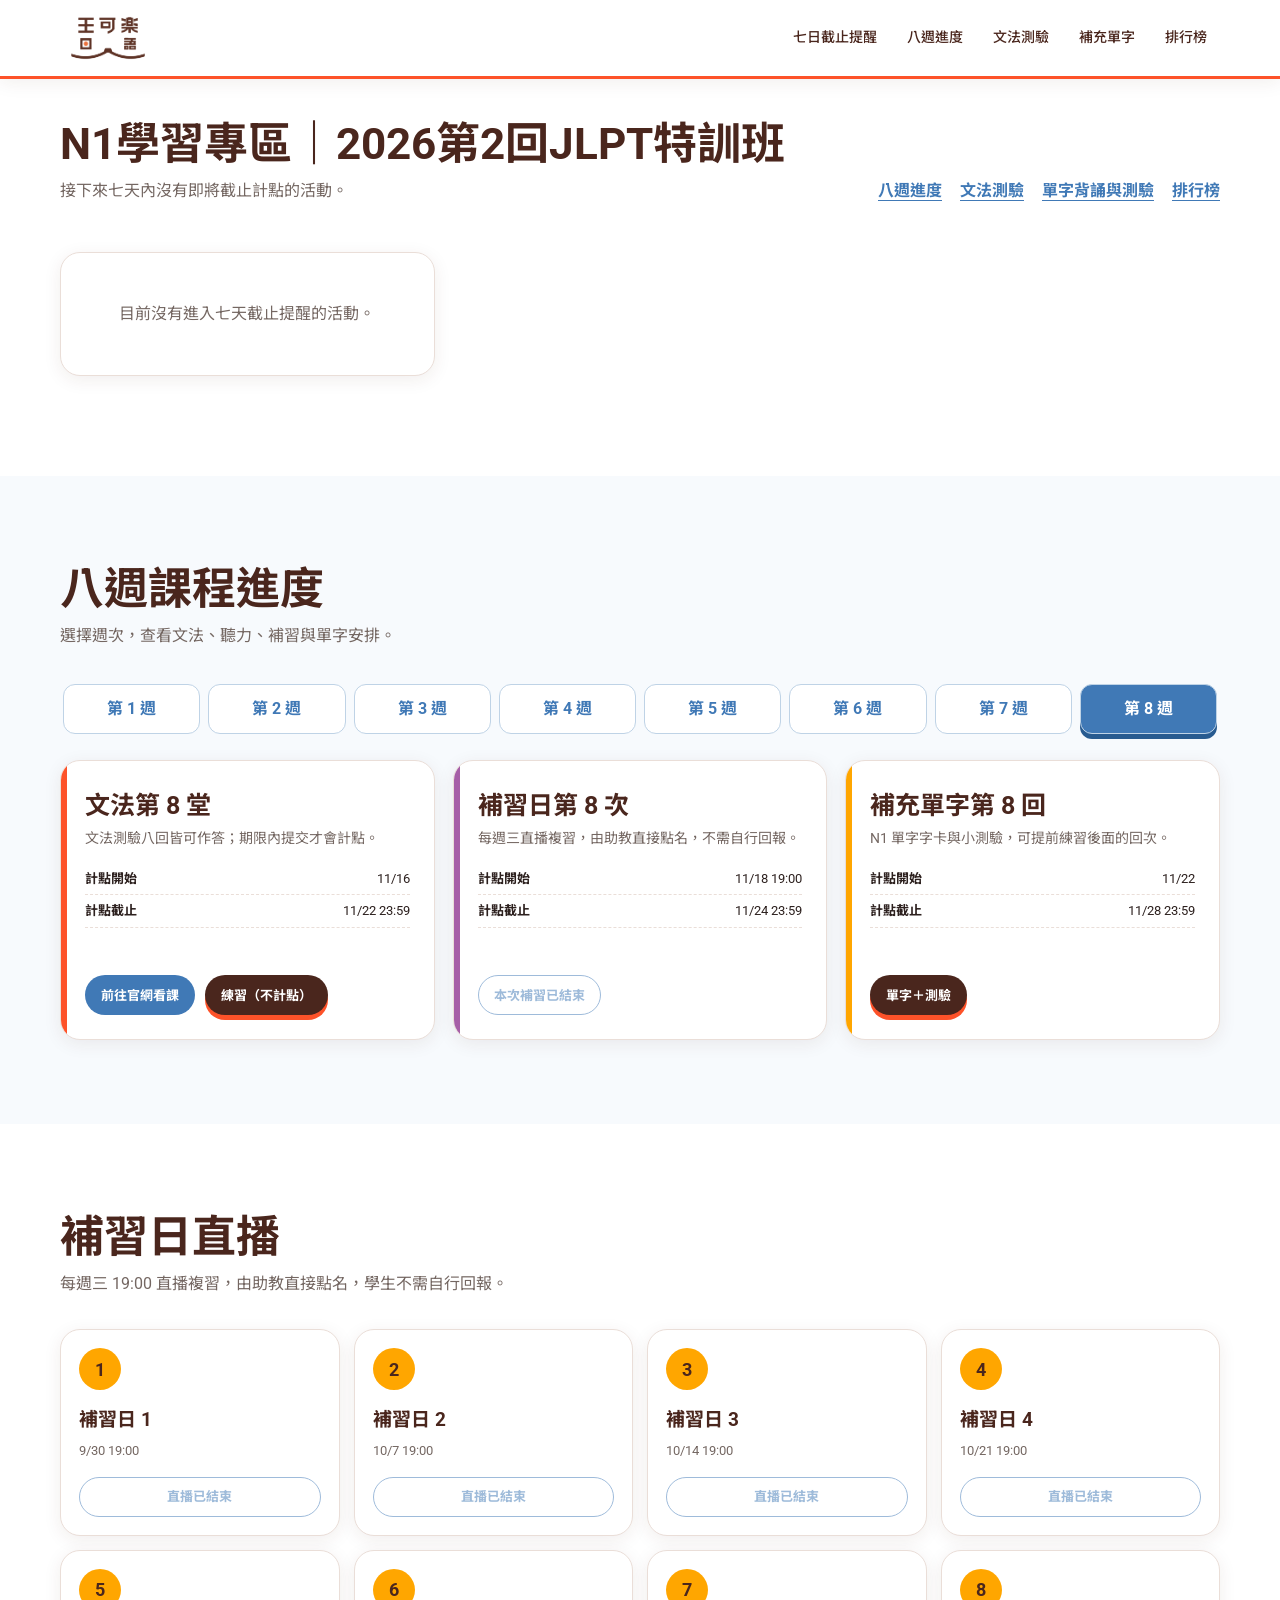
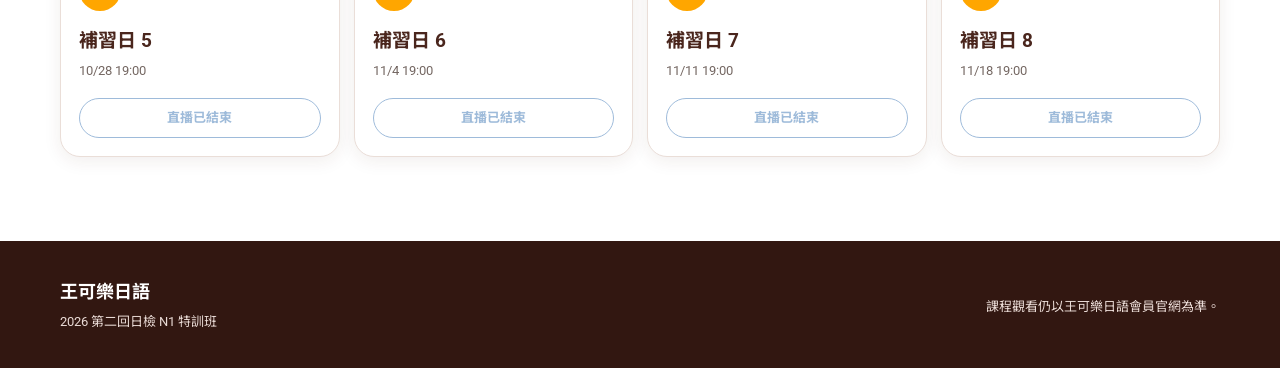
==== n1/index.html @ a8fc52e2 "feat: update scoring deadline cards" ====
<!doctype html>
<html lang="zh-Hant">
  <head>
    <meta charset="utf-8">
    <meta name="viewport" content="width=device-width, initial-scale=1">
    <meta name="description" content="N1學習專區｜2026第2回JLPT特訓班。課程進度、文法測驗、補充單字與排行榜。">
    <meta name="theme-color" content="#4A261D">
    <title>N1學習專區｜2026第2回JLPT特訓班</title>
    <link rel="icon" href="../favicon.ico" sizes="any">
    <link rel="preconnect" href="https://fonts.googleapis.com">
    <link rel="preconnect" href="https://fonts.gstatic.com" crossorigin>
    <link href="https://fonts.googleapis.com/css2?family=Noto+Sans+JP:wght@400;500;700&family=Noto+Sans+TC:wght@400;500;700&family=Roboto:wght@400;500;700&display=swap" rel="stylesheet">
    <link rel="stylesheet" href="css/style.css?v=20260922-1">
    <script src="js/config.js?v=20260922-1"></script>
    <script src="js/app.js?v=20260922-1" defer></script>
  </head>
  <body>
    <a class="skip-link" href="#main-content">跳到主要內容</a>

    <header class="site-header">
      <div class="container header-inner">
        <a class="brand" href="#weekly" aria-label="N1 學習專區首頁">
          <img class="brand-logo" src="assets/brand-logo.png" alt="王可樂日語">
        </a>
        <nav class="main-nav" aria-label="主要選單">
          <a href="#weekly">七日截止提醒</a>
          <a href="#schedule">八週進度</a>
          <a href="grammar.html?round=1">文法測驗</a>
          <a href="vocabulary.html" target="_blank" rel="noopener noreferrer">補充單字</a>
          <a href="leaderboard.html" target="_blank" rel="noopener noreferrer">排行榜</a>
        </nav>
      </div>
    </header>

    <main id="main-content">
      <section class="section" id="weekly" aria-labelledby="weekly-title">
        <div class="container">
          <span id="announcement-text" hidden></span>
          <span id="api-state" role="status" hidden>連線中</span>
          <div class="testing-banner" id="testing-banner" hidden></div>
          <div class="section-heading">
            <div>
              <h1 id="weekly-title">N1學習專區｜2026第2回JLPT特訓班</h1>
              <p id="weekly-subtitle">正在確認目前週次……</p>
            </div>
            <div class="section-links">
              <a class="text-link" href="#schedule">八週進度</a>
              <a class="text-link" href="grammar.html?round=1">文法測驗</a>
              <a class="text-link" href="vocabulary.html" target="_blank" rel="noopener noreferrer">單字背誦與測驗</a>
              <a class="text-link" href="leaderboard.html" target="_blank" rel="noopener noreferrer">排行榜</a>
            </div>
          </div>
          <div class="task-grid" id="current-week-tasks" aria-live="polite">
            <div class="skeleton-card"></div>
            <div class="skeleton-card"></div>
            <div class="skeleton-card"></div>
          </div>
        </div>
      </section>

      <section class="section section-tint" id="schedule" aria-labelledby="schedule-title">
        <div class="container">
          <div class="section-heading">
            <div>
              <h2 id="schedule-title">八週課程進度</h2>
              <p>選擇週次，查看文法、聽力、補習與單字安排。</p>
            </div>
          </div>
          <div class="week-tabs" id="week-tabs" role="tablist" aria-label="課程週次"></div>
          <div class="week-detail" id="week-detail" aria-live="polite"></div>
        </div>
      </section>

      <section class="section" id="tutoring" aria-labelledby="tutoring-title">
        <div class="container">
          <div class="section-heading">
            <div>
              <h2 id="tutoring-title">補習日直播</h2>
              <p>每週三 19:00 直播複習，由助教直接點名，學生不需自行回報。</p>
            </div>
          </div>
          <div class="compact-grid" id="tutoring-list"></div>
        </div>
      </section>

    </main>

    <footer class="site-footer">
      <div class="container footer-inner">
        <div>
          <strong>王可樂日語</strong>
          <p>2026 第二回日檢 N1 特訓班</p>
        </div>
        <p>課程觀看仍以王可樂日語會員官網為準。</p>
      </div>
    </footer>

    <dialog class="modal" id="listening-dialog" aria-labelledby="listening-dialog-title">
      <form class="modal-card" id="listening-form">
        <div class="modal-header">
          <div>
            <h2 id="listening-dialog-title">聽力課資格驗證</h2>
          </div>
          <button class="icon-button" type="button" data-close-dialog="listening-dialog" aria-label="關閉">×</button>
        </div>
        <div class="modal-body">
          <p class="modal-intro" id="listening-task-description"></p>
          <input id="listening-task-no" type="hidden">
          <label class="field">
            <span>特訓班學員編號</span>
            <input id="listening-student-id" name="student_id" type="text" maxlength="5" autocomplete="off" placeholder="例如：N1001" required>
            <small>只有「有聽力」欄位已勾選的學員可以進入及回報。</small>
          </label>
          <div class="listening-access-panel" id="listening-access-panel" hidden>
            <a class="button button-secondary" id="listening-course-link" href="#" target="_blank" rel="noopener noreferrer">前往官網觀看聽力課</a>
            <label class="check-field">
              <input id="listening-confirmed" type="checkbox">
              <span>我確認已看完本堂聽力錄播課程</span>
            </label>
          </div>
          <div class="form-message" id="listening-message" role="status" aria-live="polite"></div>
        </div>
        <div class="modal-actions">
          <button class="button button-ghost" type="button" data-close-dialog="listening-dialog">取消</button>
          <button class="button button-primary" id="listening-submit" type="submit">驗證聽力資格</button>
        </div>
      </form>
    </dialog>

    <div class="toast" id="toast" role="status" aria-live="polite"></div>
  </body>
</html>
---- n1/css/style.css ----
:root {
  --brand-brown: #4a261d;
  --brand-white: #ffffff;
  --brand-orange: #fd5229;
  --brand-blue: #4079b6;
  --brand-yellow: #ffa600;
  --brown-900: #321711;
  --brown-700: #63362a;
  --cream: #fffdf9;
  --orange-soft: #fff0eb;
  --blue-soft: #eef5fc;
  --yellow-soft: #fff4d8;
  --ink: #2d211f;
  --muted: #746762;
  --line: #eaded8;
  --success: #287a55;
  --success-soft: #e9f6ef;
  --danger: #b83232;
  --danger-soft: #fff0f0;
  --shadow-sm: 0 4px 18px rgba(74, 38, 29, 0.08);
  --shadow-lg: 0 22px 70px rgba(50, 23, 17, 0.2);
  --radius-sm: 12px;
  --radius-md: 20px;
  --radius-lg: 30px;
  --font-zh: "Roboto", "Noto Sans TC", "Noto Sans CJK TC", sans-serif;
  --font-ja: "Roboto", "Noto Sans JP", "Noto Sans CJK JP", sans-serif;
}

* {
  box-sizing: border-box;
}

[hidden] {
  display: none !important;
}

html {
  scroll-behavior: smooth;
  scroll-padding-top: 84px;
}

body {
  margin: 0;
  color: var(--ink);
  background: var(--brand-white);
  font-family: var(--font-zh);
  font-weight: 400;
  line-height: 1.65;
}

:lang(ja) {
  font-family: var(--font-ja);
}

button,
input {
  font: inherit;
}

button,
a {
  -webkit-tap-highlight-color: transparent;
}

a {
  color: inherit;
}

button:focus-visible,
a:focus-visible,
input:focus-visible,
.flashcard:focus-visible {
  outline: 3px solid var(--brand-yellow);
  outline-offset: 3px;
}

.container {
  width: min(1160px, calc(100% - 40px));
  margin-inline: auto;
}

.skip-link {
  position: fixed;
  left: 16px;
  top: -80px;
  z-index: 100;
  padding: 10px 16px;
  color: var(--brand-white);
  background: var(--brand-brown);
  border-radius: 0 0 10px 10px;
}

.skip-link:focus {
  top: 0;
}

.site-header {
  position: sticky;
  top: 0;
  z-index: 30;
  color: var(--brand-brown);
  background: rgba(255, 255, 255, 0.96);
  border-bottom: 3px solid var(--brand-orange);
  box-shadow: 0 3px 18px rgba(74, 38, 29, 0.08);
  backdrop-filter: blur(12px);
}

.header-inner,
.footer-inner {
  display: flex;
  align-items: center;
  justify-content: space-between;
  gap: 24px;
}

.header-inner {
  min-height: 76px;
}

.brand {
  display: inline-flex;
  align-items: center;
  color: var(--brand-brown);
  text-decoration: none;
}

.brand-logo {
  display: block;
  width: auto;
  height: 64px;
  object-fit: contain;
}

.main-nav {
  display: flex;
  gap: 4px;
}

.main-nav a {
  padding: 10px 13px;
  border-radius: 999px;
  color: var(--brand-brown);
  font-size: 14px;
  font-weight: 500;
  text-decoration: none;
}

.main-nav a:hover {
  background: rgba(255, 166, 0, 0.16);
}

.hero {
  position: relative;
  overflow: hidden;
  color: var(--brand-brown);
  background:
    radial-gradient(circle at 88% 22%, rgba(255, 166, 0, 0.14), transparent 25%),
    linear-gradient(135deg, var(--brand-white), #fffaf3);
  border-bottom: 1px solid var(--line);
}

.hero::before,
.hero::after {
  position: absolute;
  content: "";
  border-radius: 999px;
}

.hero::before {
  right: -80px;
  bottom: -140px;
  width: 360px;
  height: 360px;
  border: 70px solid rgba(253, 82, 41, 0.08);
}

.hero::after {
  right: 28%;
  top: 34px;
  width: 22px;
  height: 22px;
  background: var(--brand-yellow);
  transform: rotate(18deg);
}

.hero-grid {
  position: relative;
  z-index: 1;
  display: grid;
  grid-template-columns: minmax(0, 1.3fr) minmax(320px, 0.7fr);
  align-items: center;
  gap: 42px;
  min-height: 330px;
  padding-block: 38px;
}

.eyebrow,
.section-kicker {
  color: var(--brand-orange);
  font-family: "Roboto", sans-serif;
  font-size: 12px;
  font-weight: 700;
  letter-spacing: 0.16em;
}

.hero .eyebrow,
.section-heading .section-kicker,
.modal-header .section-kicker,
.task-type {
  display: none;
}

.quiz-question .section-kicker {
  display: inline;
}

.hero h1 {
  max-width: 720px;
  margin: 0 0 10px;
  font-size: clamp(30px, 4vw, 46px);
  line-height: 1.12;
  letter-spacing: -0.03em;
}

.hero-copy > p {
  max-width: 640px;
  margin: 0;
  color: var(--muted);
  font-size: clamp(15px, 1.6vw, 18px);
}

.hero-actions,
.completion-actions,
.card-controls,
.modal-actions {
  display: flex;
  flex-wrap: wrap;
  gap: 12px;
}

.hero-actions {
  margin-top: 18px;
}

.hero-note {
  margin-top: 14px !important;
  color: var(--muted) !important;
  font-size: 13px !important;
}

.hero-panel {
  padding: 20px;
  color: var(--brand-brown);
  background: var(--brand-white);
  border: 1px solid var(--line);
  border-radius: var(--radius-lg);
  box-shadow: var(--shadow-lg);
  transform: rotate(0.6deg);
}

.level-badge {
  display: grid;
  place-items: center;
  width: 66px;
  height: 66px;
  margin: -48px auto 14px;
  color: var(--brand-brown);
  background: var(--brand-yellow);
  border: 5px solid var(--brand-white);
  border-radius: 50%;
  font-family: "Roboto", sans-serif;
  font-size: 27px;
  font-weight: 700;
}

.stat-grid {
  display: grid;
  grid-template-columns: 1fr 1fr;
  gap: 8px;
}

.stat-grid div {
  padding: 12px 8px;
  text-align: center;
  background: var(--cream);
  border-radius: var(--radius-sm);
}

.stat-grid strong,
.stat-grid span {
  display: block;
}

.stat-grid strong {
  color: var(--brand-orange);
  font-family: "Roboto", sans-serif;
  font-size: 27px;
  line-height: 1;
}

.stat-grid span {
  margin-top: 5px;
  color: var(--brown-700);
  font-size: 13px;
  font-weight: 500;
}

.button {
  display: inline-flex;
  align-items: center;
  justify-content: center;
  min-height: 46px;
  padding: 11px 20px;
  border: 1px solid transparent;
  border-radius: 999px;
  cursor: pointer;
  font-size: 15px;
  font-weight: 700;
  line-height: 1.2;
  text-align: center;
  text-decoration: none;
  transition: transform 160ms ease, box-shadow 160ms ease, background 160ms ease;
}

.button:hover:not(:disabled) {
  transform: translateY(-2px);
}

.button:disabled {
  cursor: not-allowed;
  opacity: 0.5;
}

.button-primary {
  color: var(--brand-white);
  background: var(--brand-brown);
  box-shadow: 0 5px 0 var(--brand-orange);
}

.hero .button-primary {
  color: var(--brand-brown);
  background: var(--brand-yellow);
  box-shadow: 0 5px 0 var(--brand-orange);
}

.button-secondary {
  color: var(--brand-white);
  background: var(--brand-blue);
}

.button-outline {
  color: var(--brand-blue);
  background: var(--brand-white);
  border-color: var(--brand-blue);
}

.button-ghost {
  color: var(--brand-brown);
  background: transparent;
  border-color: var(--line);
}

.button-small {
  min-height: 40px;
  padding: 8px 15px;
  font-size: 13px;
}

.announcement {
  background: var(--yellow-soft);
  border-bottom: 1px solid rgba(74, 38, 29, 0.2);
}

.announcement-inner {
  display: grid;
  grid-template-columns: auto 1fr auto;
  align-items: center;
  gap: 16px;
  min-height: 86px;
  padding-block: 14px;
}

.announcement-icon {
  display: grid;
  place-items: center;
  width: 38px;
  height: 38px;
  color: var(--brand-white);
  background: var(--brand-orange);
  border-radius: 50%;
  font-family: "Roboto", sans-serif;
  font-weight: 700;
}

.announcement h2,
.announcement p {
  margin: 0;
}

.announcement h2 {
  font-size: 14px;
}

.announcement p {
  font-size: 14px;
}

.api-state {
  padding: 5px 10px;
  color: var(--brand-brown);
  background: rgba(255, 255, 255, 0.6);
  border-radius: 999px;
  font-size: 12px;
  font-weight: 700;
}

.api-state.is-online {
  color: var(--success);
  background: var(--success-soft);
}

.api-state.is-error {
  color: var(--danger);
  background: var(--danger-soft);
}

.section {
  padding-block: 84px;
}

#weekly {
  padding-top: 36px;
}

.section-tint {
  background: #f7fafd;
}

.section-heading {
  display: flex;
  align-items: end;
  justify-content: space-between;
  gap: 24px;
  margin-bottom: 32px;
}

.section-heading h1,
.section-heading h2,
.section-heading p {
  margin: 0;
}

.section-heading h1,
.section-heading h2 {
  margin-top: 4px;
  color: var(--brand-brown);
  font-size: clamp(28px, 4vw, 44px);
  line-height: 1.15;
}

.section-heading p {
  max-width: 720px;
  margin-top: 8px;
  color: var(--muted);
}

.text-link {
  color: var(--brand-blue);
  font-weight: 700;
  text-underline-offset: 4px;
}

.section-links {
  display: flex;
  flex-wrap: wrap;
  justify-content: flex-end;
  gap: 8px 18px;
}

.testing-banner {
  margin-bottom: 20px;
  padding: 11px 15px;
  color: var(--brown-700);
  background: var(--yellow-soft);
  border: 1px solid rgba(255, 166, 0, 0.45);
  border-radius: var(--radius-sm);
  font-size: 13px;
  font-weight: 700;
}

.testing-banner a {
  margin-left: 8px;
  color: var(--brand-blue);
  text-underline-offset: 3px;
}

.standalone-page {
  background: #f7fafd;
}

.standalone-main {
  min-height: calc(100vh - 79px);
  background:
    radial-gradient(circle at 92% 2%, rgba(255, 166, 0, 0.14), transparent 24%),
    #f7fafd;
}

.standalone-section {
  padding-block: 38px 72px;
}

.standalone-heading,
.learning-topbar {
  display: flex;
  align-items: center;
  justify-content: space-between;
  gap: 20px;
}

.standalone-heading {
  margin-bottom: 24px;
}

.standalone-heading h1,
.standalone-heading p,
.learning-topbar h2 {
  margin: 0;
}

.standalone-heading h1 {
  color: var(--brand-brown);
  font-size: clamp(30px, 4vw, 44px);
  line-height: 1.15;
}

.standalone-heading p {
  margin-top: 7px;
  color: var(--muted);
}

.unit-selector {
  display: grid;
  grid-template-columns: repeat(8, minmax(70px, 1fr));
  gap: 8px;
  margin-bottom: 22px;
}

.unit-select {
  min-height: 46px;
  color: var(--brand-blue);
  background: var(--brand-white);
  border: 1px solid #bfd3e6;
  border-radius: 12px;
  cursor: pointer;
  font-weight: 700;
}

.unit-select.is-active {
  color: var(--brand-white);
  background: var(--brand-blue);
  border-color: var(--brand-blue);
  box-shadow: 0 4px 0 #285b90;
}

.learning-surface {
  max-width: 900px;
  margin-inline: auto;
  padding: 26px;
  background: var(--brand-white);
  border: 1px solid var(--line);
  border-radius: var(--radius-lg);
  box-shadow: var(--shadow-sm);
}

.learning-topbar {
  margin-bottom: 20px;
}

.learning-topbar h2 {
  color: var(--brand-brown);
  font-size: clamp(22px, 3vw, 30px);
}

.header-back {
  width: auto !important;
  flex: 0 0 auto;
}

#leaderboard-page-content {
  min-height: 180px;
}

.task-grid {
  display: grid;
  grid-template-columns: repeat(3, minmax(0, 1fr));
  gap: 18px;
}

.task-card,
.compact-card,
.unit-card,
.leaderboard-card,
.empty-state {
  background: var(--brand-white);
  border: 1px solid var(--line);
  border-radius: var(--radius-md);
  box-shadow: var(--shadow-sm);
}

.task-card {
  position: relative;
  display: flex;
  flex-direction: column;
  min-height: 280px;
  padding: 24px;
  overflow: hidden;
}

.task-card::before {
  position: absolute;
  inset: 0 auto 0 0;
  width: 6px;
  content: "";
  background: var(--brand-orange);
}

.task-card.listening::before {
  background: var(--brand-blue);
}

.task-card.tutoring::before {
  background: #a65fa7;
}

.task-card.vocabulary::before {
  background: var(--brand-yellow);
}

.task-topline,
.compact-card-top,
.unit-card-top,
.leaderboard-title-row {
  display: flex;
  align-items: center;
  justify-content: space-between;
  gap: 12px;
}

.task-type {
  color: var(--muted);
  font-size: 12px;
  font-weight: 700;
  letter-spacing: 0.1em;
}

.status-chip {
  display: inline-flex;
  align-items: center;
  min-height: 28px;
  padding: 4px 10px;
  color: var(--muted);
  background: #f3efed;
  border-radius: 999px;
  font-size: 12px;
  font-weight: 700;
}

.status-chip.open,
.status-chip.available {
  color: var(--success);
  background: var(--success-soft);
}

.status-chip.upcoming,
.status-chip.link_pending {
  color: var(--brown-700);
  background: var(--yellow-soft);
}

.status-chip.closed,
.status-chip.ended {
  color: var(--muted);
  background: #eeeae8;
}

.task-card h3 {
  margin: 26px 0 8px;
  color: var(--brand-brown);
  font-size: 25px;
}

.task-card .task-topline h3 {
  margin: 0;
}

.task-card p {
  margin: 0;
  color: var(--muted);
  font-size: 14px;
}

.task-date-list {
  display: grid;
  gap: 5px;
  margin: 18px 0 22px;
  font-size: 13px;
}

.task-date-list span {
  display: flex;
  justify-content: space-between;
  gap: 12px;
  padding-bottom: 5px;
  border-bottom: 1px dashed var(--line);
}

.task-actions {
  display: flex;
  flex-wrap: wrap;
  gap: 10px;
  margin-top: auto;
}

.skeleton-card {
  min-height: 280px;
  border-radius: var(--radius-md);
  background: linear-gradient(100deg, #f3ece8 20%, #fff 40%, #f3ece8 60%);
  background-size: 200% 100%;
  animation: shimmer 1.5s infinite;
}

@keyframes shimmer {
  to { background-position-x: -200%; }
}

.week-tabs {
  display: grid;
  grid-template-columns: repeat(8, minmax(76px, 1fr));
  gap: 8px;
  margin-bottom: 18px;
  overflow-x: auto;
  padding: 3px 3px 8px;
}

.week-tab {
  min-height: 50px;
  padding: 8px;
  color: var(--brand-blue);
  background: var(--brand-white);
  border: 1px solid #bfd3e6;
  border-radius: 12px;
  cursor: pointer;
  font-weight: 700;
  white-space: nowrap;
}

.week-tab[aria-selected="true"] {
  color: var(--brand-white);
  background: var(--brand-blue);
  box-shadow: 0 5px 0 #285b90;
}

.week-detail {
  min-height: 160px;
}

.compact-grid {
  display: grid;
  grid-template-columns: repeat(4, minmax(0, 1fr));
  gap: 14px;
}

.compact-card {
  padding: 18px;
}

.compact-card h3,
.unit-card h3 {
  margin: 14px 0 4px;
  color: var(--brand-brown);
  font-size: 19px;
}

.compact-card p,
.unit-card p {
  margin: 0;
  color: var(--muted);
  font-size: 13px;
}

.compact-card .button,
.unit-card .button {
  width: 100%;
  margin-top: 16px;
}

.vocabulary-section {
  color: var(--brand-brown);
  background:
    radial-gradient(circle at 92% 12%, rgba(255, 166, 0, 0.14), transparent 22%),
    linear-gradient(180deg, #fffdf9, #fff8ec);
  border-block: 1px solid var(--line);
}

.light-heading h2,
.light-heading p {
  color: var(--brand-brown);
}

.light-heading p {
  color: var(--muted);
  opacity: 1;
}

.unit-grid {
  display: grid;
  grid-template-columns: repeat(4, minmax(0, 1fr));
  gap: 14px;
}

.unit-card {
  position: relative;
  padding: 20px;
  color: var(--brand-brown);
  transition: transform 160ms ease;
}

.unit-card:hover {
  transform: translateY(-4px);
}

.unit-number {
  display: grid;
  place-items: center;
  width: 42px;
  height: 42px;
  color: var(--brand-brown);
  background: var(--brand-yellow);
  border-radius: 50%;
  font-family: "Roboto", sans-serif;
  font-size: 18px;
  font-weight: 700;
}

.empty-state {
  padding: 48px 24px;
  color: var(--muted);
  text-align: center;
}

.leaderboard-podium {
  display: grid;
  grid-template-columns: repeat(3, minmax(0, 1fr));
  align-items: end;
  gap: 14px;
  margin-bottom: 18px;
}

.leaderboard-card {
  padding: 22px;
}

.leaderboard-card.first {
  border: 3px solid var(--brand-yellow);
  transform: translateY(-10px);
}

.rank-circle {
  display: grid;
  place-items: center;
  width: 42px;
  height: 42px;
  color: var(--brand-brown);
  background: var(--yellow-soft);
  border-radius: 50%;
  font-family: "Roboto", sans-serif;
  font-size: 18px;
  font-weight: 700;
}

.leaderboard-card h3 {
  margin: 20px 0 4px;
  font-family: "Roboto", var(--font-zh);
  font-size: 20px;
}

.leaderboard-score {
  margin-top: 16px;
  color: var(--brand-orange);
  font-family: "Roboto", sans-serif;
  font-size: 34px;
  font-weight: 700;
}

.leaderboard-score small {
  margin-left: 3px;
  color: var(--muted);
  font-size: 12px;
}

.score-breakdown {
  display: grid;
  grid-template-columns: 1fr 1fr;
  gap: 8px;
  margin-top: 16px;
  color: var(--muted);
  font-size: 12px;
}

.leaderboard-table-wrap {
  overflow-x: auto;
  background: var(--brand-white);
  border: 1px solid var(--line);
  border-radius: var(--radius-md);
  box-shadow: var(--shadow-sm);
}

.leaderboard-table {
  width: 100%;
  min-width: 680px;
  border-collapse: collapse;
}

.leaderboard-table th,
.leaderboard-table td {
  padding: 14px 16px;
  border-bottom: 1px solid var(--line);
  text-align: center;
}

.leaderboard-table th:nth-child(2),
.leaderboard-table td:nth-child(2) {
  text-align: left;
}

.leaderboard-table th {
  color: var(--brown-700);
  background: var(--cream);
  font-size: 12px;
}

.site-footer {
  padding-block: 36px;
  color: #eadbd6;
  background: var(--brown-900);
}

.site-footer strong {
  color: var(--brand-white);
  font-size: 18px;
}

.site-footer p {
  margin: 4px 0 0;
  font-size: 13px;
}

.modal {
  width: min(620px, calc(100% - 28px));
  max-height: min(90vh, 900px);
  padding: 0;
  overflow: hidden;
  background: transparent;
  border: 0;
}

.modal-wide {
  width: min(920px, calc(100% - 28px));
}

.modal::backdrop {
  background: rgba(34, 17, 13, 0.74);
  backdrop-filter: blur(4px);
}

.modal-card {
  display: flex;
  flex-direction: column;
  max-height: 90vh;
  margin: 0;
  overflow: hidden;
  background: var(--brand-white);
  border: 1px solid var(--line);
  border-radius: 24px;
  box-shadow: var(--shadow-lg);
}

.modal-header {
  display: flex;
  align-items: flex-start;
  justify-content: space-between;
  gap: 20px;
  padding: 22px 24px 18px;
  border-bottom: 1px solid var(--line);
}

.modal-header h2 {
  margin: 2px 0 0;
  color: var(--brand-brown);
  font-size: 26px;
}

.icon-button {
  display: grid;
  place-items: center;
  width: 42px;
  height: 42px;
  flex: 0 0 auto;
  color: var(--brand-brown);
  background: var(--cream);
  border: 1px solid var(--line);
  border-radius: 50%;
  cursor: pointer;
  font-size: 26px;
  line-height: 1;
}

.modal-body {
  padding: 24px;
  overflow-y: auto;
}

.modal-intro {
  margin: 0 0 18px;
  padding: 14px 16px;
  background: var(--yellow-soft);
  border-radius: var(--radius-sm);
}

.modal-actions {
  justify-content: flex-end;
  padding: 16px 24px 22px;
  border-top: 1px solid var(--line);
}

.field {
  display: grid;
  gap: 7px;
  margin-bottom: 18px;
  color: var(--brand-brown);
  font-size: 14px;
  font-weight: 700;
}

.field input {
  width: 100%;
  min-height: 48px;
  padding: 10px 13px;
  color: var(--ink);
  background: var(--brand-white);
  border: 1px solid #cdbdb7;
  border-radius: 10px;
  font-family: "Roboto", var(--font-zh);
  font-weight: 500;
  text-transform: uppercase;
}

.field input:focus {
  border-color: var(--brand-blue);
  box-shadow: 0 0 0 3px rgba(64, 121, 182, 0.15);
  outline: none;
}

.field small {
  color: var(--muted);
  font-size: 12px;
  font-weight: 400;
}

.check-field {
  display: flex;
  align-items: flex-start;
  gap: 10px;
  padding: 14px;
  color: var(--brand-brown);
  background: var(--cream);
  border-radius: 10px;
  cursor: pointer;
  font-weight: 500;
}

.check-field input {
  width: 20px;
  height: 20px;
  margin: 2px 0 0;
  accent-color: var(--brand-orange);
}

.form-message {
  min-height: 24px;
  margin-top: 14px;
  font-size: 13px;
  font-weight: 700;
}

.form-message.error {
  color: var(--danger);
}

.form-message.success {
  color: var(--success);
}

.learning-loading {
  padding: 80px 20px;
  color: var(--muted);
  text-align: center;
}

.progress-row {
  display: grid;
  grid-template-columns: auto 1fr;
  align-items: center;
  gap: 14px;
  margin-bottom: 18px;
  color: var(--brand-brown);
  font-family: "Roboto", sans-serif;
  font-size: 13px;
  font-weight: 700;
}

.progress-track {
  height: 8px;
  overflow: hidden;
  background: #eee5e1;
  border-radius: 999px;
}

.progress-track span {
  display: block;
  width: 0;
  height: 100%;
  background: var(--brand-orange);
  border-radius: inherit;
  transition: width 200ms ease;
}

.flashcard {
  width: 100%;
  height: 360px;
  padding: 0;
  perspective: 1100px;
  background: transparent;
  border: 0;
  cursor: pointer;
}

.flashcard-inner {
  position: relative;
  display: block;
  width: 100%;
  height: 100%;
  transform-style: preserve-3d;
  transition: transform 420ms cubic-bezier(.2,.75,.25,1);
}

.flashcard.is-flipped .flashcard-inner {
  transform: rotateY(180deg);
}

.flashcard-face {
  position: absolute;
  inset: 0;
  display: flex;
  flex-direction: column;
  align-items: center;
  justify-content: center;
  padding: 36px;
  backface-visibility: hidden;
  border-radius: 24px;
  box-shadow: inset 0 0 0 1px rgba(74, 38, 29, 0.12), var(--shadow-sm);
}

.flashcard-front {
  color: var(--brand-brown);
  background: var(--brand-yellow);
}

.flashcard-front small {
  margin-bottom: 20px;
  font-size: 13px;
}

.flashcard-front strong {
  font-size: clamp(40px, 8vw, 72px);
  line-height: 1.15;
}

.flashcard-back {
  gap: 10px;
  color: var(--brand-white);
  background: var(--brand-blue);
  transform: rotateY(180deg);
  text-align: center;
}

.flashcard-back .reading {
  font-size: 18px;
}

.flashcard-back strong {
  font-size: clamp(25px, 4vw, 38px);
}

.flashcard-back span:nth-last-child(-n + 2) {
  max-width: 660px;
  font-size: 15px;
}

.card-controls {
  justify-content: center;
  margin-top: 16px;
}

.completion-panel,
.quiz-submit-panel,
.quiz-result {
  margin-top: 28px;
  padding: 22px;
  background: var(--cream);
  border: 1px solid var(--line);
  border-radius: var(--radius-md);
}

.completion-panel h3,
.completion-panel p {
  margin: 0;
}

.completion-panel p {
  margin-top: 4px;
  color: var(--muted);
  font-size: 13px;
}

.compact-field {
  margin-top: 18px;
}

.quiz-questions {
  display: grid;
  gap: 18px;
}

.quiz-question {
  margin: 0;
  padding: 20px;
  border: 1px solid var(--line);
  border-radius: var(--radius-md);
}

.quiz-question legend {
  width: 100%;
  padding: 0 0 14px;
  color: var(--brand-brown);
  font-weight: 700;
}

.quiz-options {
  display: grid;
  gap: 8px;
}

.quiz-option {
  display: flex;
  align-items: flex-start;
  gap: 10px;
  padding: 11px 12px;
  background: var(--cream);
  border: 1px solid transparent;
  border-radius: 10px;
  cursor: pointer;
}

.quiz-option:hover {
  border-color: var(--brand-blue);
}

.quiz-option input {
  width: 18px;
  height: 18px;
  margin-top: 3px;
  accent-color: var(--brand-blue);
}

.quiz-result {
  color: var(--brand-brown);
  background: var(--success-soft);
  border-color: #acd7c2;
  text-align: center;
}

.quiz-result strong {
  display: block;
  color: var(--success);
  font-family: "Roboto", sans-serif;
  font-size: 42px;
}

.toast {
  position: fixed;
  right: 18px;
  bottom: 18px;
  z-index: 100;
  max-width: min(380px, calc(100% - 36px));
  padding: 13px 17px;
  color: var(--brand-white);
  background: var(--brand-brown);
  border-left: 5px solid var(--brand-yellow);
  border-radius: 12px;
  box-shadow: var(--shadow-lg);
  opacity: 0;
  pointer-events: none;
  transform: translateY(20px);
  transition: opacity 180ms ease, transform 180ms ease;
}

.toast.show {
  opacity: 1;
  transform: translateY(0);
}

.sr-only {
  position: absolute;
  width: 1px;
  height: 1px;
  padding: 0;
  margin: -1px;
  overflow: hidden;
  clip: rect(0, 0, 0, 0);
  white-space: nowrap;
  border: 0;
}

.listening-access-panel {
  display: grid;
  gap: 18px;
  margin-top: 18px;
  padding: 18px;
  background: var(--blue-soft);
  border: 1px solid #bfd3e6;
  border-radius: var(--radius-sm);
}

.grammar-container {
  max-width: 1060px;
}

.grammar-heading {
  align-items: flex-end;
}

.grammar-eyebrow {
  display: inline-block;
  margin-bottom: 6px;
  color: var(--brand-orange);
  font-size: 13px;
  font-weight: 700;
  letter-spacing: 0.1em;
}

.grammar-notice {
  display: grid;
  grid-template-columns: auto 1fr;
  gap: 14px;
  margin-bottom: 22px;
  padding: 16px 18px;
  color: var(--brown-700);
  background: var(--yellow-soft);
  border: 1px solid rgba(255, 166, 0, 0.4);
  border-radius: var(--radius-sm);
}

.grammar-notice strong,
.grammar-notice p {
  margin: 0;
}

.grammar-meta {
  display: grid;
  grid-template-columns: repeat(4, 1fr);
  gap: 8px;
  margin-bottom: 20px;
}

.grammar-meta span {
  display: grid;
  gap: 2px;
  padding: 12px 14px;
  color: var(--muted);
  background: var(--brand-white);
  border: 1px solid var(--line);
  border-radius: 12px;
  font-size: 14px;
}

.grammar-meta b {
  color: var(--brand-brown);
  font-size: 12px;
}

.grammar-sections {
  display: grid;
  gap: 28px;
}

.grammar-section {
  overflow: hidden;
  background: var(--brand-white);
  border: 1px solid var(--line);
  border-radius: var(--radius-lg);
  box-shadow: var(--shadow-sm);
}

.grammar-section-heading {
  display: flex;
  align-items: center;
  justify-content: space-between;
  padding: 15px 22px;
  color: var(--brand-white);
  background: var(--brand-brown);
}

.grammar-section-heading span {
  font-size: 20px;
  font-weight: 700;
}

.grammar-section-heading small {
  padding: 3px 10px;
  color: var(--brand-brown);
  background: var(--brand-yellow);
  border-radius: 999px;
  font-weight: 700;
}

.grammar-reading {
  display: grid;
  gap: 14px;
  padding: 24px;
  background: #fffdf9;
  border-bottom: 1px solid var(--line);
}

.grammar-instruction,
.grammar-passage {
  margin: 0;
}

.grammar-instruction {
  padding: 12px 15px;
  color: var(--brand-brown);
  background: var(--orange-soft);
  border-left: 4px solid var(--brand-orange);
  border-radius: 8px;
  font-weight: 700;
}

.grammar-passage {
  padding: 18px;
  color: #231b19;
  background: var(--brand-white);
  border: 1px solid var(--line);
  border-radius: 12px;
  font-size: 17px;
  line-height: 2;
}

.grammar-table-wrap {
  overflow-x: auto;
  background: var(--brand-white);
  border: 1px solid var(--line);
  border-radius: 12px;
}

.grammar-reading-table {
  width: 100%;
  border-collapse: collapse;
  font-size: 16px;
  line-height: 1.8;
}

.grammar-reading-table td {
  min-width: 160px;
  padding: 14px 16px;
  border-right: 1px solid var(--line);
  border-bottom: 1px solid var(--line);
  vertical-align: top;
}

.grammar-reading-table tr:last-child td {
  border-bottom: 0;
}

.grammar-reading-table td:last-child {
  border-right: 0;
}

.grammar-question-list {
  display: grid;
  gap: 18px;
  padding: 24px;
}

.grammar-question {
  margin: 0;
  padding: 20px;
  border: 1px solid var(--line);
  border-radius: 16px;
  transition: border-color 160ms ease, box-shadow 160ms ease;
}

.grammar-question legend {
  width: 100%;
  padding: 0 0 12px;
  color: var(--brand-brown);
  font-size: 17px;
  font-weight: 700;
  line-height: 1.7;
}

.grammar-question-number {
  display: inline-grid;
  place-items: center;
  width: 32px;
  height: 32px;
  margin-right: 9px;
  color: var(--brand-white);
  background: var(--brand-blue);
  border-radius: 50%;
  font-family: Roboto, sans-serif;
}

.grammar-options {
  display: grid;
  grid-template-columns: 1fr 1fr;
  gap: 10px;
}

.grammar-option {
  cursor: pointer;
}

.grammar-option input {
  position: absolute;
  opacity: 0;
  pointer-events: none;
}

.grammar-option > span {
  display: grid;
  grid-template-columns: 30px 1fr;
  align-items: start;
  min-height: 58px;
  padding: 12px 14px;
  background: var(--brand-white);
  border: 1px solid #cfdce8;
  border-radius: 12px;
  transition: border-color 150ms ease, background 150ms ease, box-shadow 150ms ease;
}

.grammar-option b {
  color: var(--brand-blue);
  font-family: Roboto, sans-serif;
}

.grammar-option:hover > span,
.grammar-option input:checked + span {
  background: var(--blue-soft);
  border-color: var(--brand-blue);
}

.grammar-option input:checked + span {
  box-shadow: 0 0 0 2px rgba(64, 121, 182, 0.2);
}

.grammar-option input:focus-visible + span {
  outline: 3px solid var(--brand-yellow);
  outline-offset: 2px;
}

.grammar-question.has-error {
  border-color: var(--danger);
  box-shadow: 0 0 0 3px rgba(184, 50, 50, 0.1);
}

.grammar-question.is-wrong {
  border-color: var(--brand-orange);
  background: var(--orange-soft);
}

.grammar-submit-panel {
  display: grid;
  gap: 18px;
  max-width: 760px;
  margin: 30px auto 0;
  padding: 28px;
  background: var(--brand-white);
  border: 2px solid var(--brand-brown);
  border-radius: var(--radius-lg);
  box-shadow: var(--shadow-lg);
}

.grammar-submit-panel h2,
.grammar-submit-panel p {
  margin: 0;
}

.grammar-submit-panel h2 {
  color: var(--brand-brown);
}

.grammar-submit-panel p {
  color: var(--muted);
}

.grammar-submit-button {
  width: 100%;
}

.grammar-result {
  max-width: 760px;
  margin: 30px auto 0;
  padding: 32px;
  color: var(--brand-brown);
  background: var(--success-soft);
  border: 2px solid var(--success);
  border-radius: var(--radius-lg);
  text-align: center;
}

.grammar-result h2,
.grammar-result p {
  margin: 6px 0;
}

.grammar-result > strong {
  display: block;
  margin: 12px 0;
  color: var(--success);
  font-family: Roboto, sans-serif;
  font-size: clamp(42px, 8vw, 72px);
  line-height: 1;
}

.result-kicker {
  color: var(--success);
  font-size: 13px;
  font-weight: 700;
  letter-spacing: 0.1em;
}

.result-note {
  color: var(--muted);
}

.grammar-result-actions {
  display: flex;
  flex-wrap: wrap;
  justify-content: center;
  gap: 10px;
  margin-top: 20px;
}

.learning-loading.is-error {
  display: grid;
  justify-items: center;
  gap: 14px;
  color: var(--danger);
  background: var(--danger-soft);
}

@media (max-width: 980px) {
  .hero-grid {
    grid-template-columns: 1fr;
    gap: 30px;
  }

  .hero-panel {
    max-width: 620px;
  }

  .task-grid {
    grid-template-columns: 1fr 1fr;
  }

  .compact-grid,
  .unit-grid {
    grid-template-columns: repeat(2, minmax(0, 1fr));
  }

  .week-tabs {
    grid-template-columns: repeat(8, minmax(90px, 1fr));
  }
}

@media (max-width: 760px) {
  html {
    scroll-padding-top: 68px;
  }

  .container {
    width: min(100% - 28px, 1160px);
  }

  .header-inner {
    min-height: 66px;
  }

  .brand-logo {
    height: 52px;
  }

  .main-nav {
    display: none;
  }

  .hero-grid {
    min-height: auto;
    padding-block: 24px 30px;
  }

  .hero h1 {
    font-size: clamp(22px, 5.6vw, 26px);
  }

  .hero-copy > p {
    font-size: 14px;
    line-height: 1.5;
  }

  .hero-actions {
    display: grid;
    grid-template-columns: repeat(2, minmax(0, 1fr));
    gap: 8px;
    margin-top: 14px;
  }

  .hero-actions .button {
    width: 100%;
    min-height: 40px;
    padding: 8px 10px;
    font-size: 13px;
  }

  .hero-note {
    margin-top: 10px !important;
    font-size: 11px !important;
    line-height: 1.45 !important;
  }

  .hero-panel {
    padding: 12px;
    transform: none;
  }

  .level-badge {
    width: 48px;
    height: 48px;
    margin: -34px auto 8px;
    border-width: 4px;
    font-size: 21px;
  }

  .stat-grid {
    grid-template-columns: repeat(4, minmax(0, 1fr));
    gap: 5px;
  }

  .stat-grid div {
    padding: 8px 2px;
  }

  .stat-grid strong {
    font-size: 22px;
  }

  .stat-grid span {
    margin-top: 3px;
    font-size: 11px;
  }

  .announcement-inner {
    grid-template-columns: auto 1fr;
  }

  .api-state {
    grid-column: 2;
    justify-self: start;
  }

  .section {
    padding-block: 64px;
  }

  #weekly {
    padding-top: 24px;
  }

  .section-heading {
    display: grid;
    align-items: start;
  }

  .section-links {
    justify-content: flex-start;
  }

  .unit-selector {
    grid-template-columns: repeat(4, minmax(0, 1fr));
  }

  .standalone-section {
    padding-block: 24px 54px;
  }

  .standalone-heading {
    align-items: flex-start;
  }

  .learning-surface {
    padding: 18px;
    border-radius: var(--radius-md);
  }

  .task-grid,
  .leaderboard-podium {
    grid-template-columns: 1fr;
  }

  .leaderboard-card.first {
    transform: none;
  }

  .footer-inner {
    display: grid;
  }

  .flashcard {
    height: 330px;
  }
}

@media (max-width: 520px) {
  .container {
    width: min(100% - 24px, 1160px);
  }

  .completion-actions,
  .modal-actions {
    display: grid;
    grid-template-columns: 1fr;
  }

  .button {
    width: 100%;
  }

  .standalone-heading,
  .learning-topbar {
    display: grid;
  }

  .standalone-heading .button,
  .learning-topbar .button {
    width: 100%;
  }

  .standalone-heading h1 {
    font-size: 28px;
  }

  .unit-select {
    min-height: 42px;
    font-size: 13px;
  }

  .compact-grid,
  .unit-grid {
    grid-template-columns: 1fr 1fr;
  }

  .task-grid {
    grid-template-columns: 1fr;
  }

  .compact-card,
  .unit-card {
    padding: 15px;
  }

  .modal {
    width: 100%;
    max-height: 100dvh;
    margin: auto 0 0;
  }

  .modal-card {
    max-height: 94dvh;
    border-radius: 22px 22px 0 0;
  }

  .modal-header,
  .modal-body,
  .modal-actions {
    padding-inline: 18px;
  }

  .flashcard {
    height: 360px;
  }

  .flashcard-face {
    padding: 24px 18px;
  }

  .site-header {
    border-bottom-width: 2px;
  }

  .header-inner {
    min-height: 52px;
  }

  .brand-logo {
    height: 42px;
  }

  #weekly {
    padding-block: 14px 26px;
  }

  #weekly .testing-banner {
    margin-bottom: 10px;
    padding: 8px 10px;
    font-size: 12px;
    line-height: 1.4;
  }

  #weekly .testing-banner a {
    margin-left: 4px;
  }

  #weekly .section-heading {
    gap: 6px;
    margin-bottom: 12px;
  }

  #weekly .section-heading h1 {
    font-size: 27px;
    line-height: 1.2;
  }

  #weekly .section-heading p {
    margin-top: 4px;
    font-size: 13px;
    line-height: 1.45;
  }

  #weekly .section-links {
    display: grid;
    grid-template-columns: repeat(2, minmax(0, 1fr));
    gap: 6px;
    width: 100%;
    font-size: 14px;
    line-height: 1.25;
  }

  #weekly .section-links .text-link {
    display: flex;
    align-items: center;
    justify-content: center;
    min-height: 44px;
    padding: 7px 5px;
    color: var(--brand-blue);
    background: var(--blue-soft);
    border: 1px solid #a9c8e5;
    border-radius: 10px;
    text-align: center;
    text-decoration: none;
  }

  #weekly .task-grid {
    gap: 9px;
  }

  #weekly .task-card {
    min-height: 0;
    padding: 11px 14px 11px 18px;
    border-radius: 14px;
  }

  #weekly .task-card::before {
    width: 4px;
  }

  #weekly .status-chip {
    min-height: 25px;
    padding: 3px 8px;
    font-size: 12px;
  }

  #weekly .task-card h3 {
    margin: 0;
    font-size: 21px;
    line-height: 1.25;
  }

  #weekly .task-topline {
    align-items: center;
  }

  #weekly .task-card > p {
    display: none;
  }

  #weekly .task-date-list {
    gap: 1px;
    margin: 6px 0 8px;
    font-size: 13px;
    line-height: 1.35;
  }

  #weekly .task-date-list span {
    padding-bottom: 2px;
  }

  #weekly .task-actions {
    display: grid;
    grid-template-columns: 1fr;
    gap: 5px;
    margin-top: 0;
  }

  #weekly .task-card.grammar .task-actions,
  #weekly .task-card.listening .task-actions {
    grid-template-columns: repeat(2, minmax(0, 1fr));
  }

  #weekly .task-actions .button {
    min-height: 37px;
    padding: 7px;
    font-size: 13px;
  }
}

@media (max-width: 760px) {
  .grammar-meta {
    grid-template-columns: 1fr 1fr;
  }

  .grammar-options {
    grid-template-columns: 1fr;
  }

  .grammar-reading,
  .grammar-question-list {
    padding: 16px;
  }

  .grammar-question {
    padding: 16px;
  }
}

@media (max-width: 520px) {
  .grammar-heading {
    margin-bottom: 16px;
  }

  .grammar-notice {
    grid-template-columns: 1fr;
    gap: 5px;
  }

  .grammar-section {
    border-radius: 18px;
  }

  .grammar-section-heading {
    padding: 12px 16px;
  }

  .grammar-passage,
  .grammar-reading-table {
    font-size: 15px;
  }

  .grammar-submit-panel,
  .grammar-result {
    padding: 20px 16px;
    border-radius: 18px;
  }
}

@media (prefers-reduced-motion: reduce) {
  *,
  *::before,
  *::after {
    scroll-behavior: auto !important;
    animation-duration: 0.01ms !important;
    animation-iteration-count: 1 !important;
    transition-duration: 0.01ms !important;
  }
}
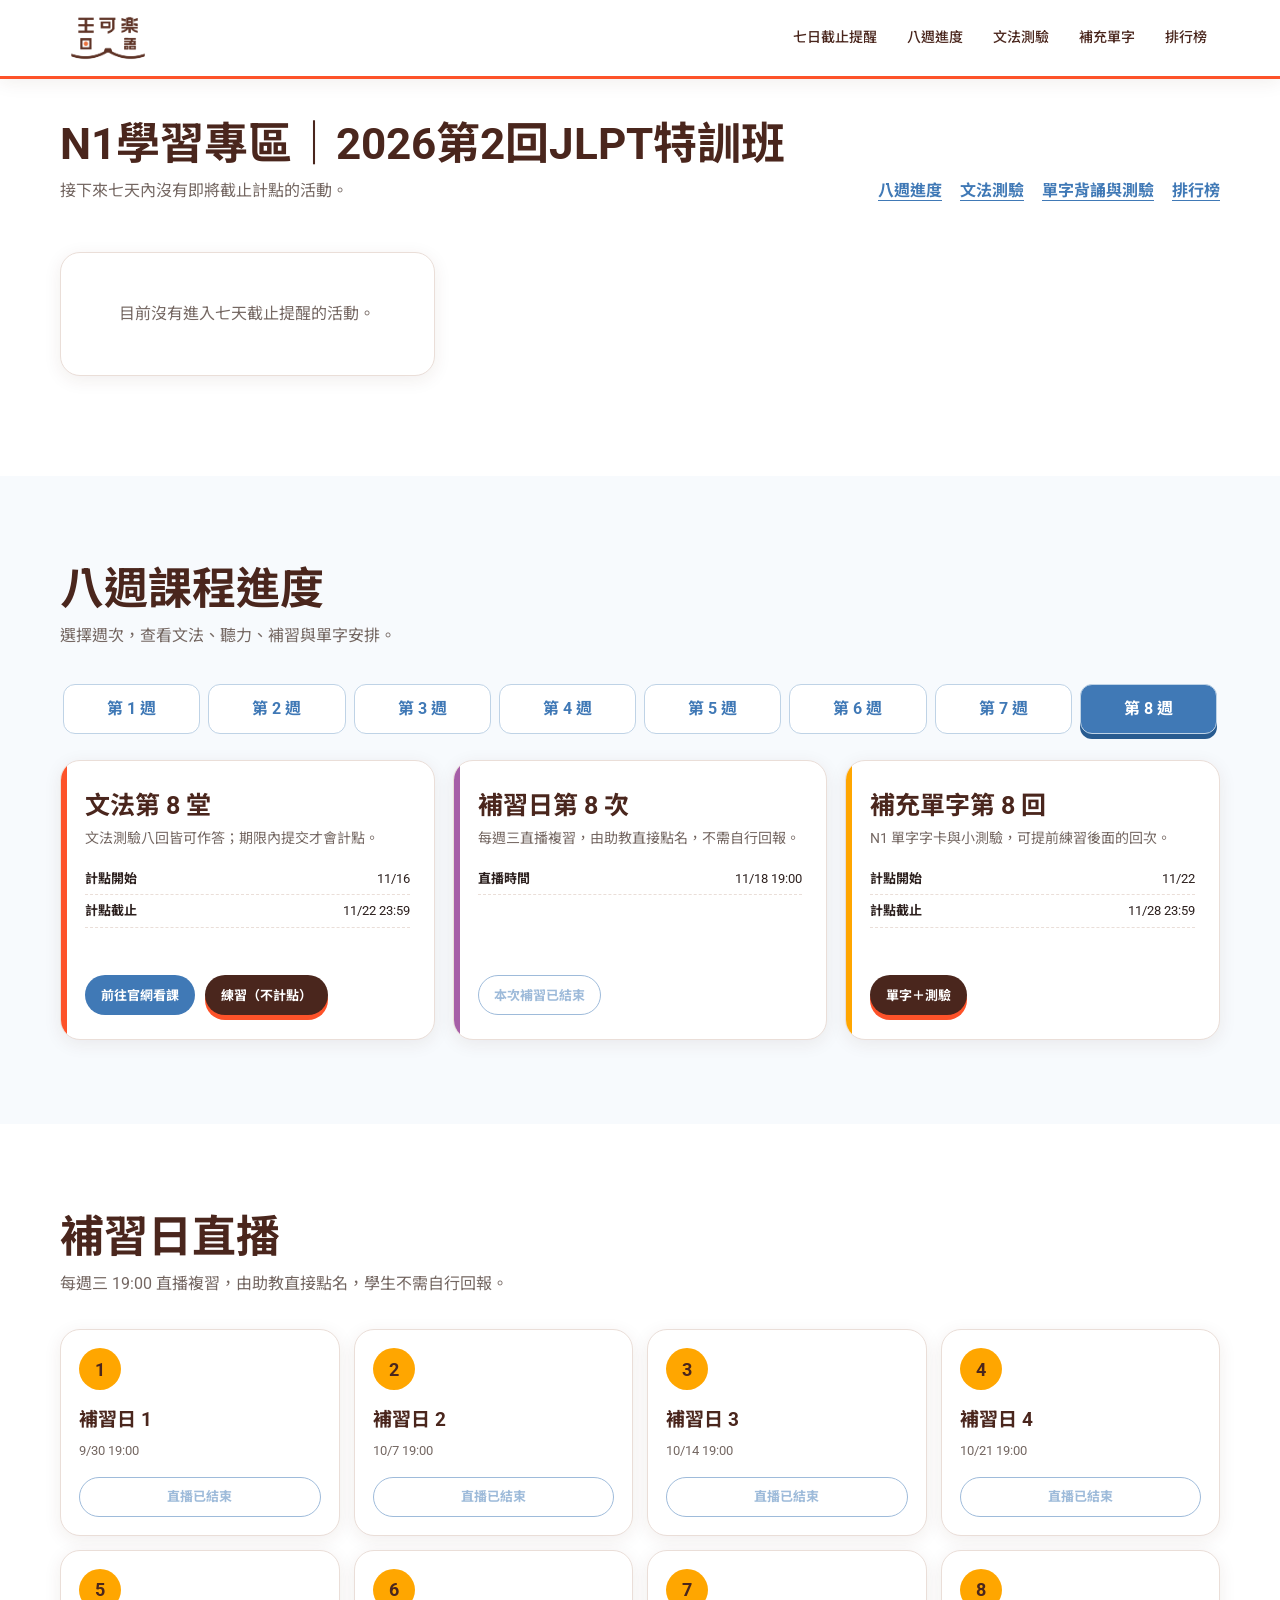
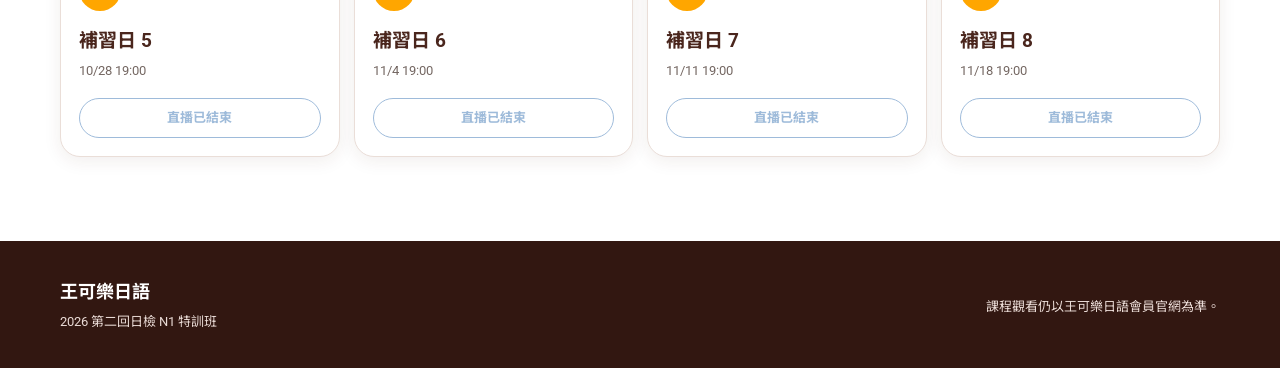
==== commit 83fa7b12: "fix: correct tutoring and listening windows" ====
--- a/n1/index.html
+++ b/n1/index.html
@@ -10,9 +10,9 @@
     <link rel="preconnect" href="https://fonts.googleapis.com">
     <link rel="preconnect" href="https://fonts.gstatic.com" crossorigin>
     <link href="https://fonts.googleapis.com/css2?family=Noto+Sans+JP:wght@400;500;700&family=Noto+Sans+TC:wght@400;500;700&family=Roboto:wght@400;500;700&display=swap" rel="stylesheet">
-    <link rel="stylesheet" href="css/style.css?v=20260922-1">
-    <script src="js/config.js?v=20260922-1"></script>
-    <script src="js/app.js?v=20260922-1" defer></script>
+    <link rel="stylesheet" href="css/style.css?v=20260922-2">
+    <script src="js/config.js?v=20260922-2"></script>
+    <script src="js/app.js?v=20260922-2" defer></script>
   </head>
   <body>
     <a class="skip-link" href="#main-content">跳到主要內容</a>
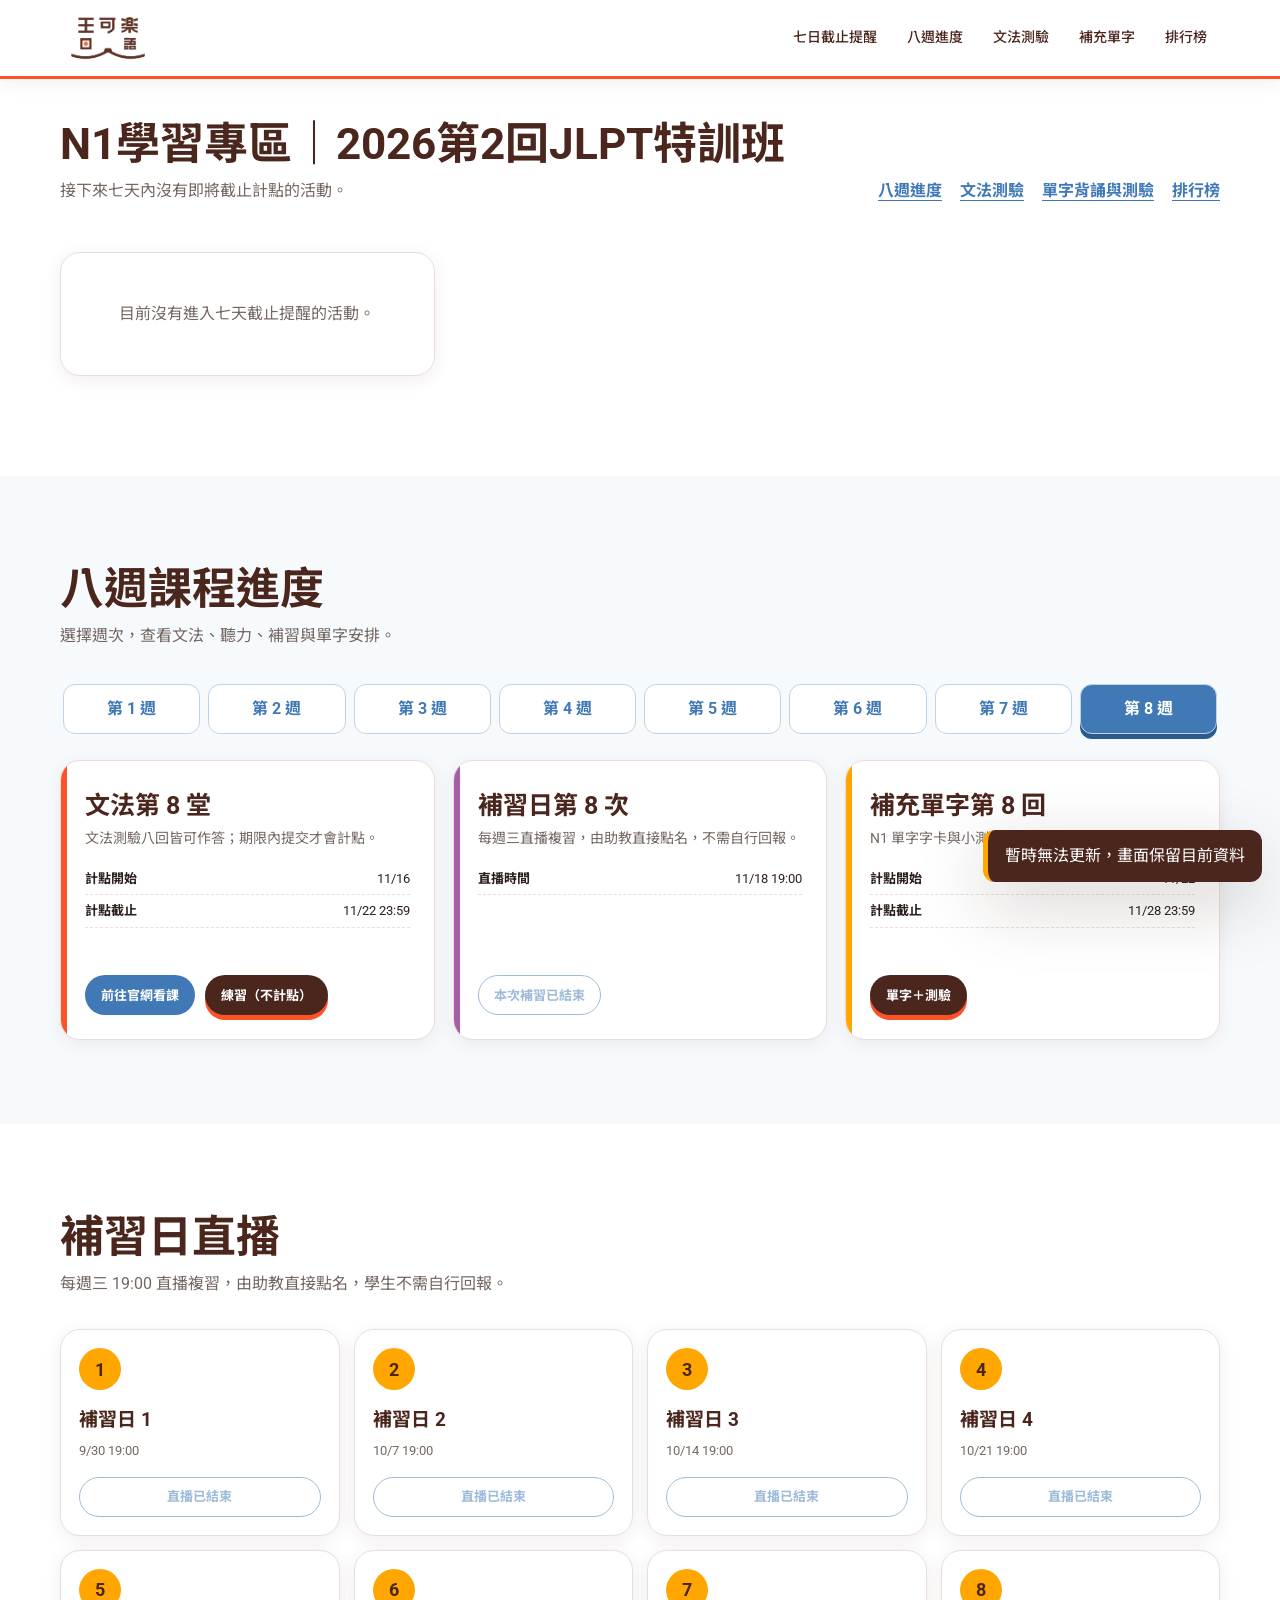
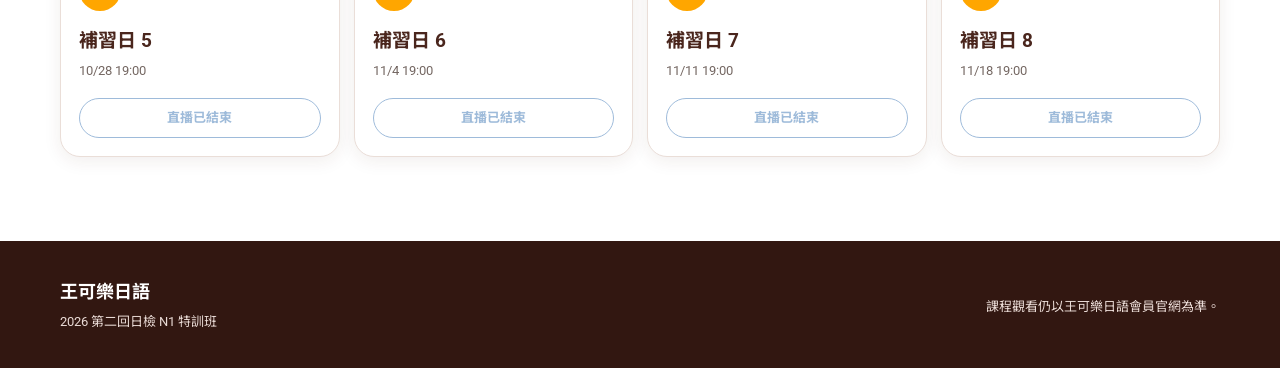
==== commit d701f417: "fix: rename grammar action button" ====
--- a/n1/index.html
+++ b/n1/index.html
@@ -10,9 +10,9 @@
     <link rel="preconnect" href="https://fonts.googleapis.com">
     <link rel="preconnect" href="https://fonts.gstatic.com" crossorigin>
     <link href="https://fonts.googleapis.com/css2?family=Noto+Sans+JP:wght@400;500;700&family=Noto+Sans+TC:wght@400;500;700&family=Roboto:wght@400;500;700&display=swap" rel="stylesheet">
-    <link rel="stylesheet" href="css/style.css?v=20260922-2">
-    <script src="js/config.js?v=20260922-2"></script>
-    <script src="js/app.js?v=20260922-2" defer></script>
+    <link rel="stylesheet" href="css/style.css?v=20260922-3">
+    <script src="js/config.js?v=20260922-3"></script>
+    <script src="js/app.js?v=20260922-3" defer></script>
   </head>
   <body>
     <a class="skip-link" href="#main-content">跳到主要內容</a>
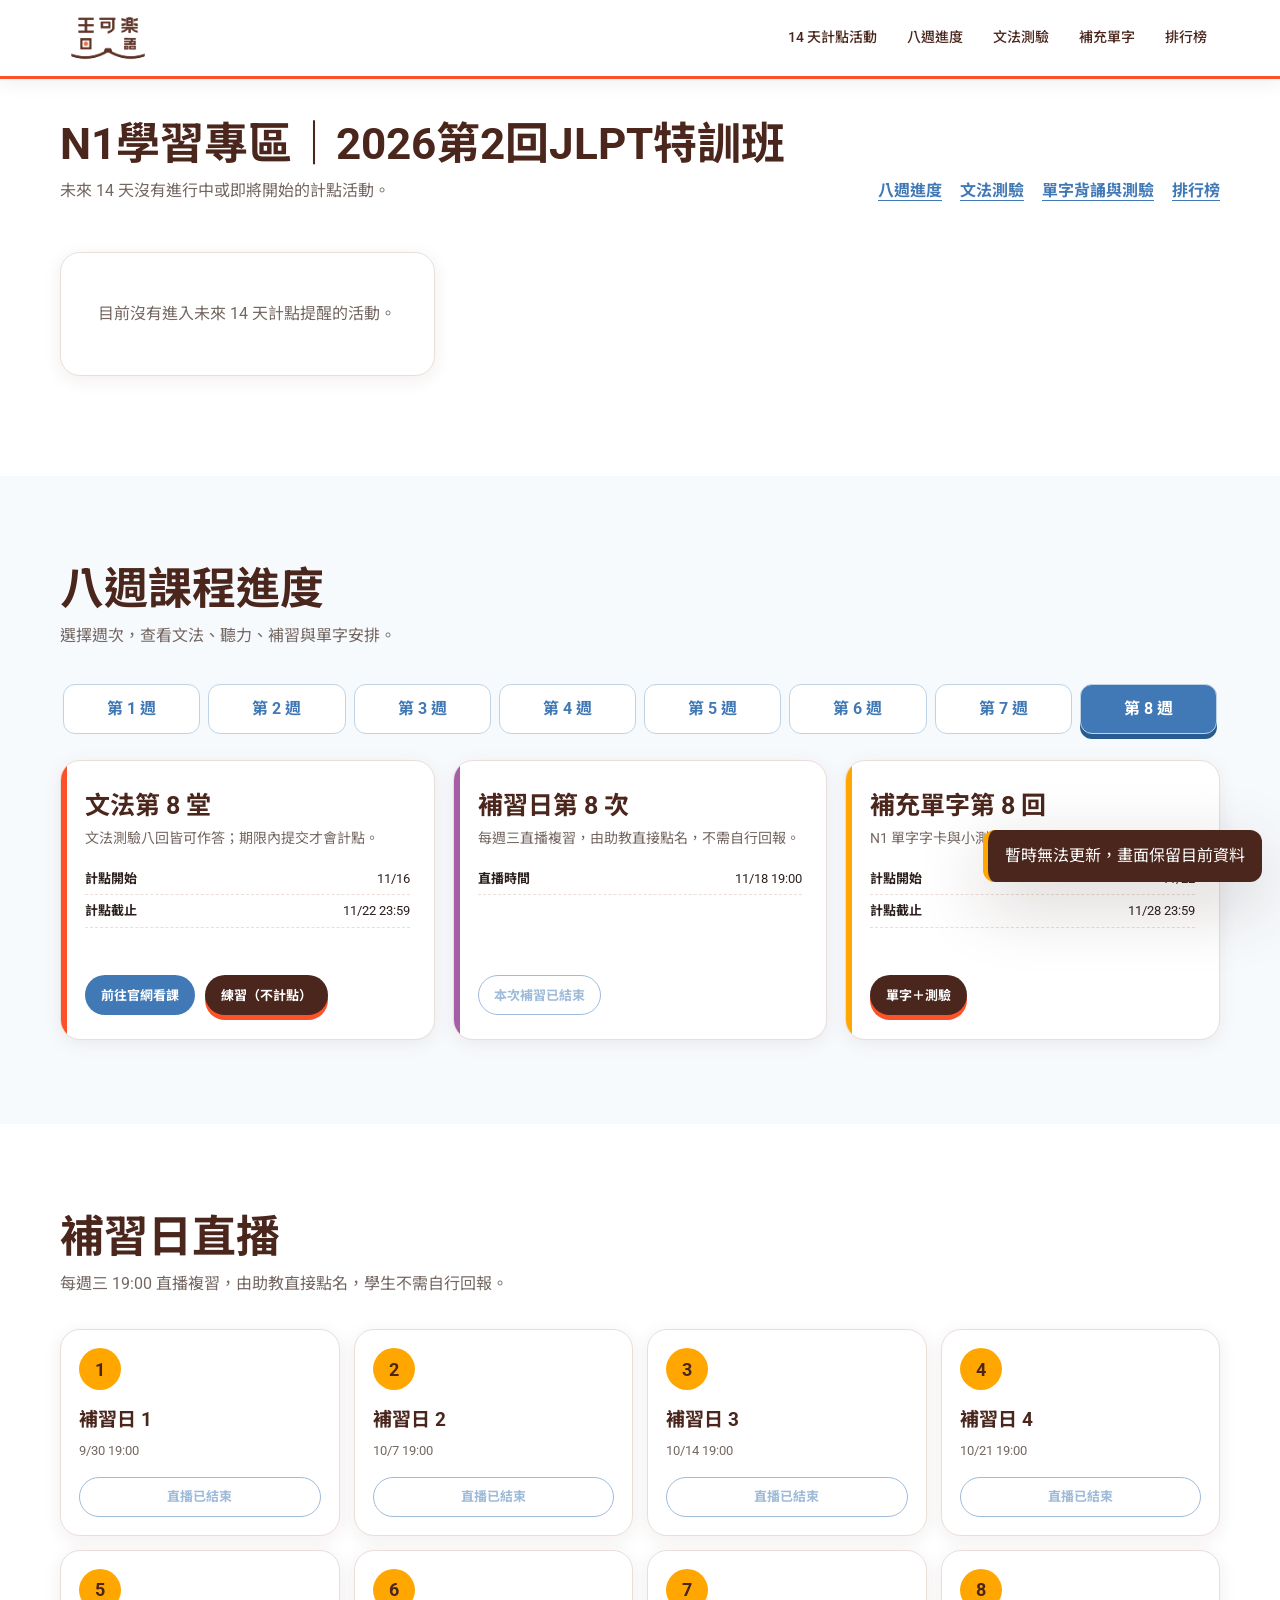
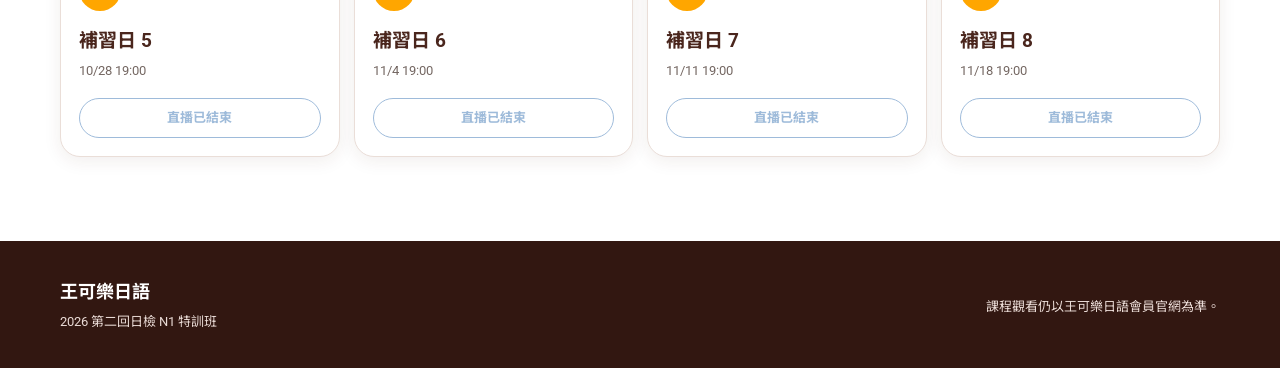
==== commit 212eaf8a: "fix: show fourteen-day scoring activities" ====
--- a/n1/index.html
+++ b/n1/index.html
@@ -10,9 +10,9 @@
     <link rel="preconnect" href="https://fonts.googleapis.com">
     <link rel="preconnect" href="https://fonts.gstatic.com" crossorigin>
     <link href="https://fonts.googleapis.com/css2?family=Noto+Sans+JP:wght@400;500;700&family=Noto+Sans+TC:wght@400;500;700&family=Roboto:wght@400;500;700&display=swap" rel="stylesheet">
-    <link rel="stylesheet" href="css/style.css?v=20260922-3">
-    <script src="js/config.js?v=20260922-3"></script>
-    <script src="js/app.js?v=20260922-3" defer></script>
+    <link rel="stylesheet" href="css/style.css?v=20260922-6">
+    <script src="js/config.js?v=20260922-6"></script>
+    <script src="js/app.js?v=20260922-6" defer></script>
   </head>
   <body>
     <a class="skip-link" href="#main-content">跳到主要內容</a>
@@ -23,7 +23,7 @@
           <img class="brand-logo" src="assets/brand-logo.png" alt="王可樂日語">
         </a>
         <nav class="main-nav" aria-label="主要選單">
-          <a href="#weekly">七日截止提醒</a>
+          <a href="#weekly">14 天計點活動</a>
           <a href="#schedule">八週進度</a>
           <a href="grammar.html?round=1">文法測驗</a>
           <a href="vocabulary.html" target="_blank" rel="noopener noreferrer">補充單字</a>
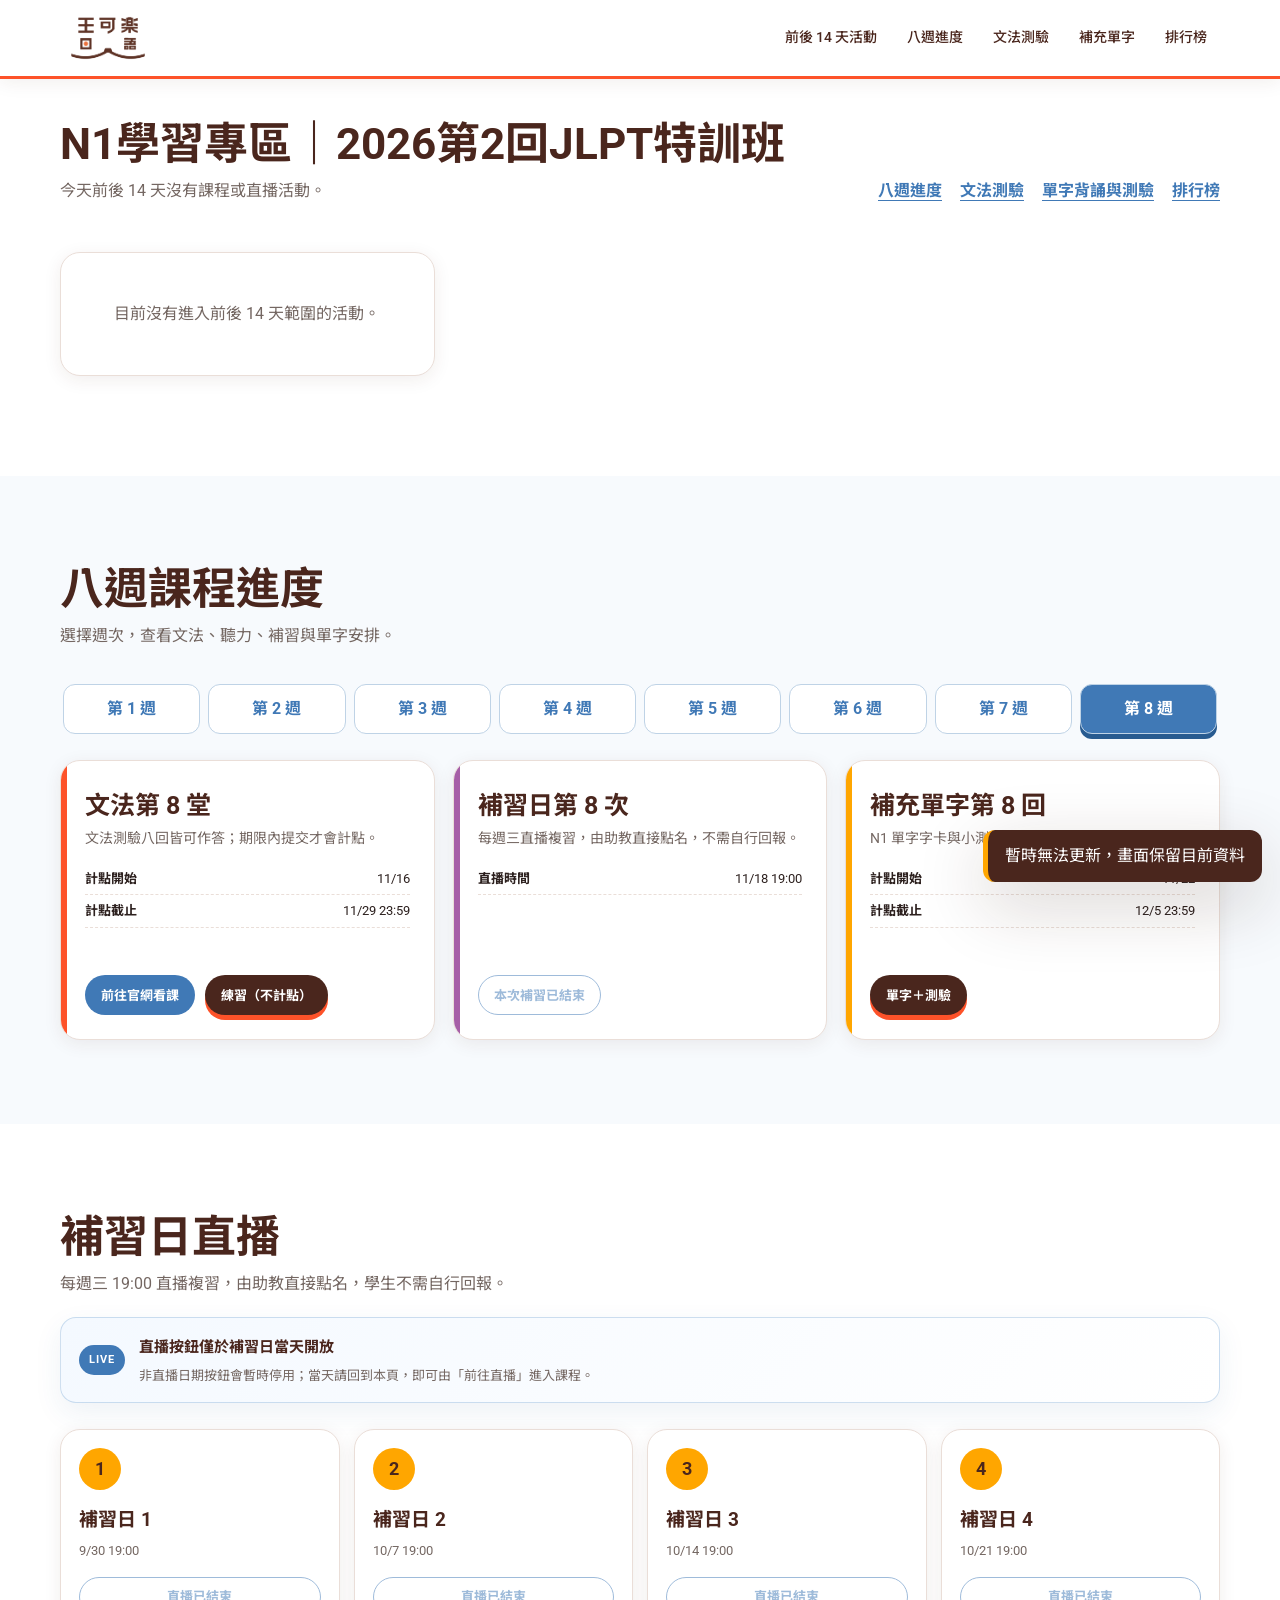
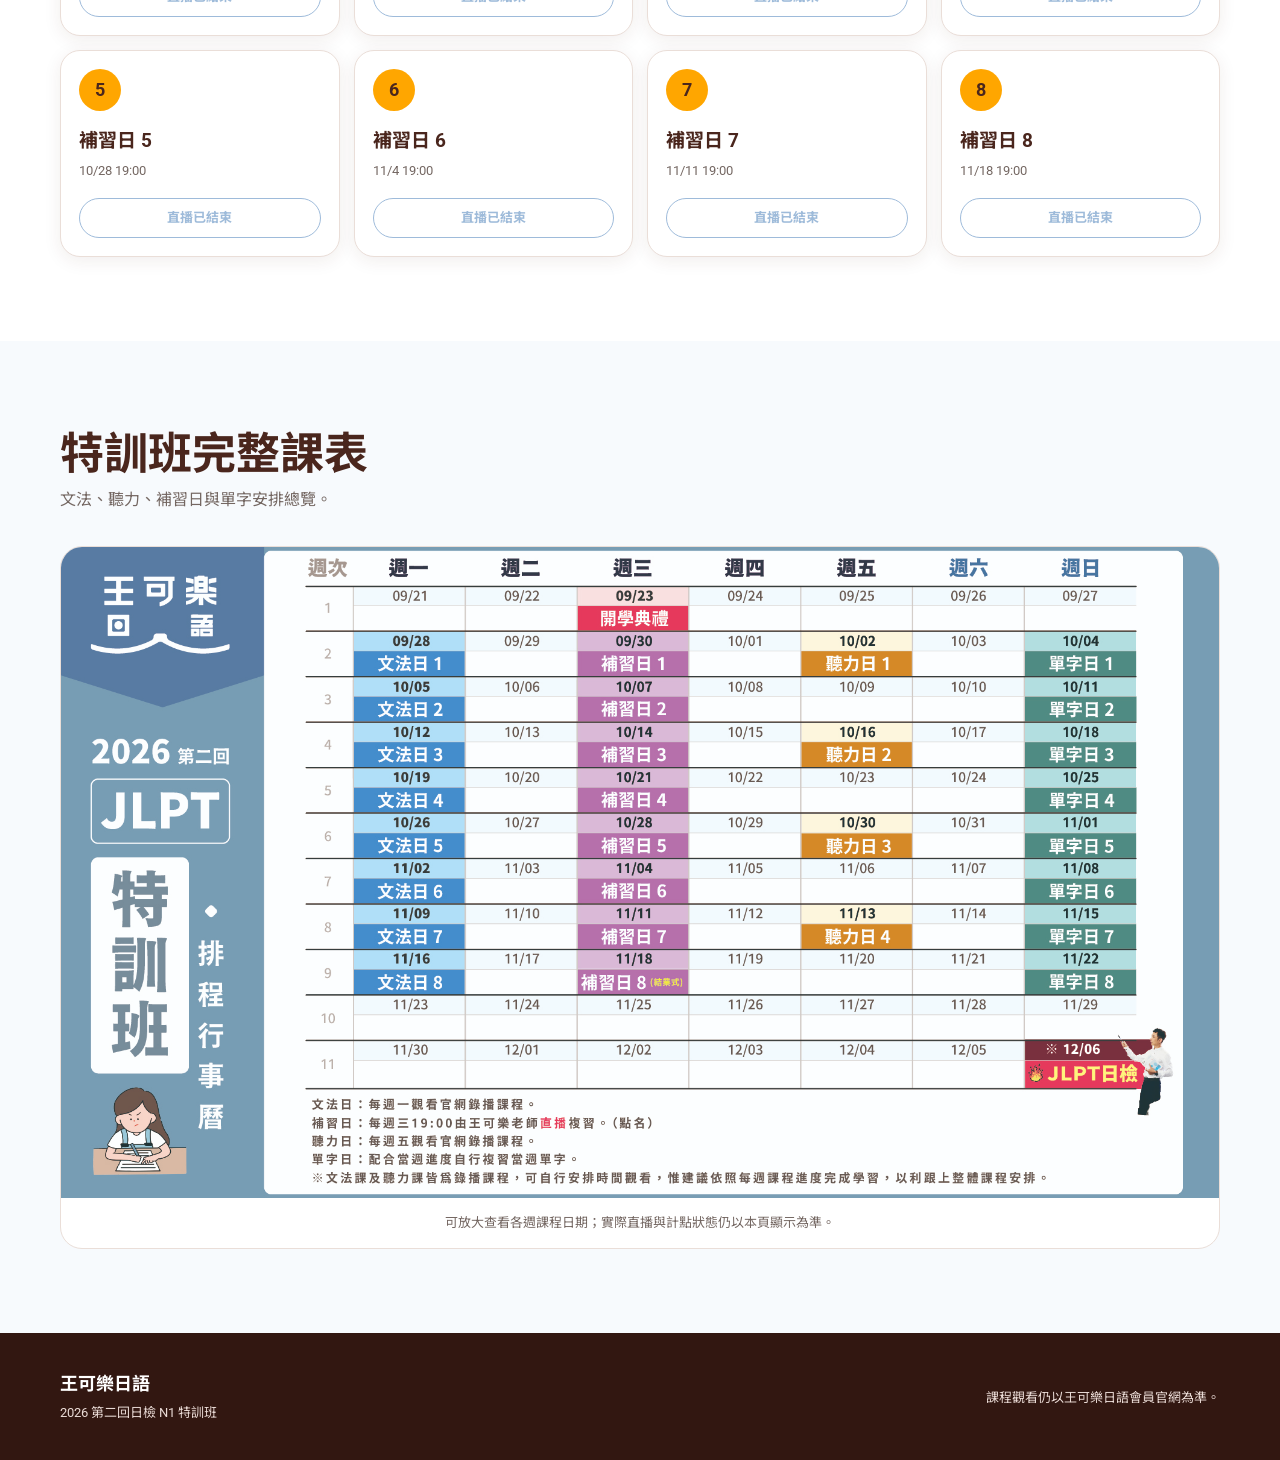
==== commit 81454cfd: "Show nearby activities and course calendars" ====
--- a/n1/index.html
+++ b/n1/index.html
@@ -10,9 +10,9 @@
     <link rel="preconnect" href="https://fonts.googleapis.com">
     <link rel="preconnect" href="https://fonts.gstatic.com" crossorigin>
     <link href="https://fonts.googleapis.com/css2?family=Noto+Sans+JP:wght@400;500;700&family=Noto+Sans+TC:wght@400;500;700&family=Roboto:wght@400;500;700&display=swap" rel="stylesheet">
-    <link rel="stylesheet" href="css/style.css?v=20260922-6">
-    <script src="js/config.js?v=20260922-6"></script>
-    <script src="js/app.js?v=20260922-6" defer></script>
+    <link rel="stylesheet" href="css/style.css?v=20260922-7">
+    <script src="js/config.js?v=20260922-7"></script>
+    <script src="js/app.js?v=20260922-7" defer></script>
   </head>
   <body>
     <a class="skip-link" href="#main-content">跳到主要內容</a>
@@ -23,7 +23,7 @@
           <img class="brand-logo" src="assets/brand-logo.png" alt="王可樂日語">
         </a>
         <nav class="main-nav" aria-label="主要選單">
-          <a href="#weekly">14 天計點活動</a>
+          <a href="#weekly">前後 14 天活動</a>
           <a href="#schedule">八週進度</a>
           <a href="grammar.html?round=1">文法測驗</a>
           <a href="vocabulary.html" target="_blank" rel="noopener noreferrer">補充單字</a>
@@ -79,7 +79,29 @@
               <p>每週三 19:00 直播複習，由助教直接點名，學生不需自行回報。</p>
             </div>
           </div>
+          <div class="tutoring-live-note" role="note">
+            <span class="tutoring-live-note-icon" aria-hidden="true">LIVE</span>
+            <div>
+              <strong>直播按鈕僅於補習日當天開放</strong>
+              <p>非直播日期按鈕會暫時停用；當天請回到本頁，即可由「前往直播」進入課程。</p>
+            </div>
+          </div>
           <div class="compact-grid" id="tutoring-list"></div>
+        </div>
+      </section>
+
+      <section class="section section-tint course-calendar-section" id="course-calendar" aria-labelledby="course-calendar-title">
+        <div class="container">
+          <div class="section-heading">
+            <div>
+              <h2 id="course-calendar-title">特訓班完整課表</h2>
+              <p>文法、聽力、補習日與單字安排總覽。</p>
+            </div>
+          </div>
+          <figure class="course-calendar-card">
+            <img src="assets/course-calendar.jpg" alt="2026 第二回 JLPT 特訓班完整課表" loading="lazy">
+            <figcaption>可放大查看各週課程日期；實際直播與計點狀態仍以本頁顯示為準。</figcaption>
+          </figure>
         </div>
       </section>
 
--- a/n1/css/style.css
+++ b/n1/css/style.css
@@ -770,6 +770,14 @@
   gap: 14px;
 }
 
+.tutoring-live-note { display: flex; align-items: center; gap: 14px; margin: -12px 0 26px; padding: 16px 18px; background: linear-gradient(135deg, #f4f9ff, #fff); border: 1px solid rgba(66, 129, 190, 0.25); border-radius: 16px; box-shadow: 0 10px 28px rgba(40, 91, 144, 0.08); }
+.tutoring-live-note-icon { flex: 0 0 auto; padding: 6px 10px; color: #fff; background: var(--brand-blue); border-radius: 999px; font-family: "Roboto", sans-serif; font-size: 11px; font-weight: 700; letter-spacing: 0.08em; }
+.tutoring-live-note strong { color: var(--brand-brown); font-size: 15px; }
+.tutoring-live-note p { margin: 4px 0 0; color: var(--muted); font-size: 13px; }
+.course-calendar-card { margin: 0; overflow: hidden; background: #fff; border: 1px solid var(--line); border-radius: 22px; box-shadow: var(--shadow); }
+.course-calendar-card img { display: block; width: 100%; height: auto; }
+.course-calendar-card figcaption { padding: 14px 18px; color: var(--muted); font-size: 13px; text-align: center; }
+
 .compact-card {
   padding: 18px;
 }
@@ -1880,6 +1888,12 @@
     grid-template-columns: 1fr 1fr;
   }
 
+  .tutoring-live-note { align-items: flex-start; }
+  .course-calendar-card { overflow-x: auto; }
+  .course-calendar-card img,
+  .course-calendar-card figcaption { min-width: 720px; }
+  .course-calendar-card figcaption { text-align: left; }
+
   .task-grid {
     grid-template-columns: 1fr;
   }
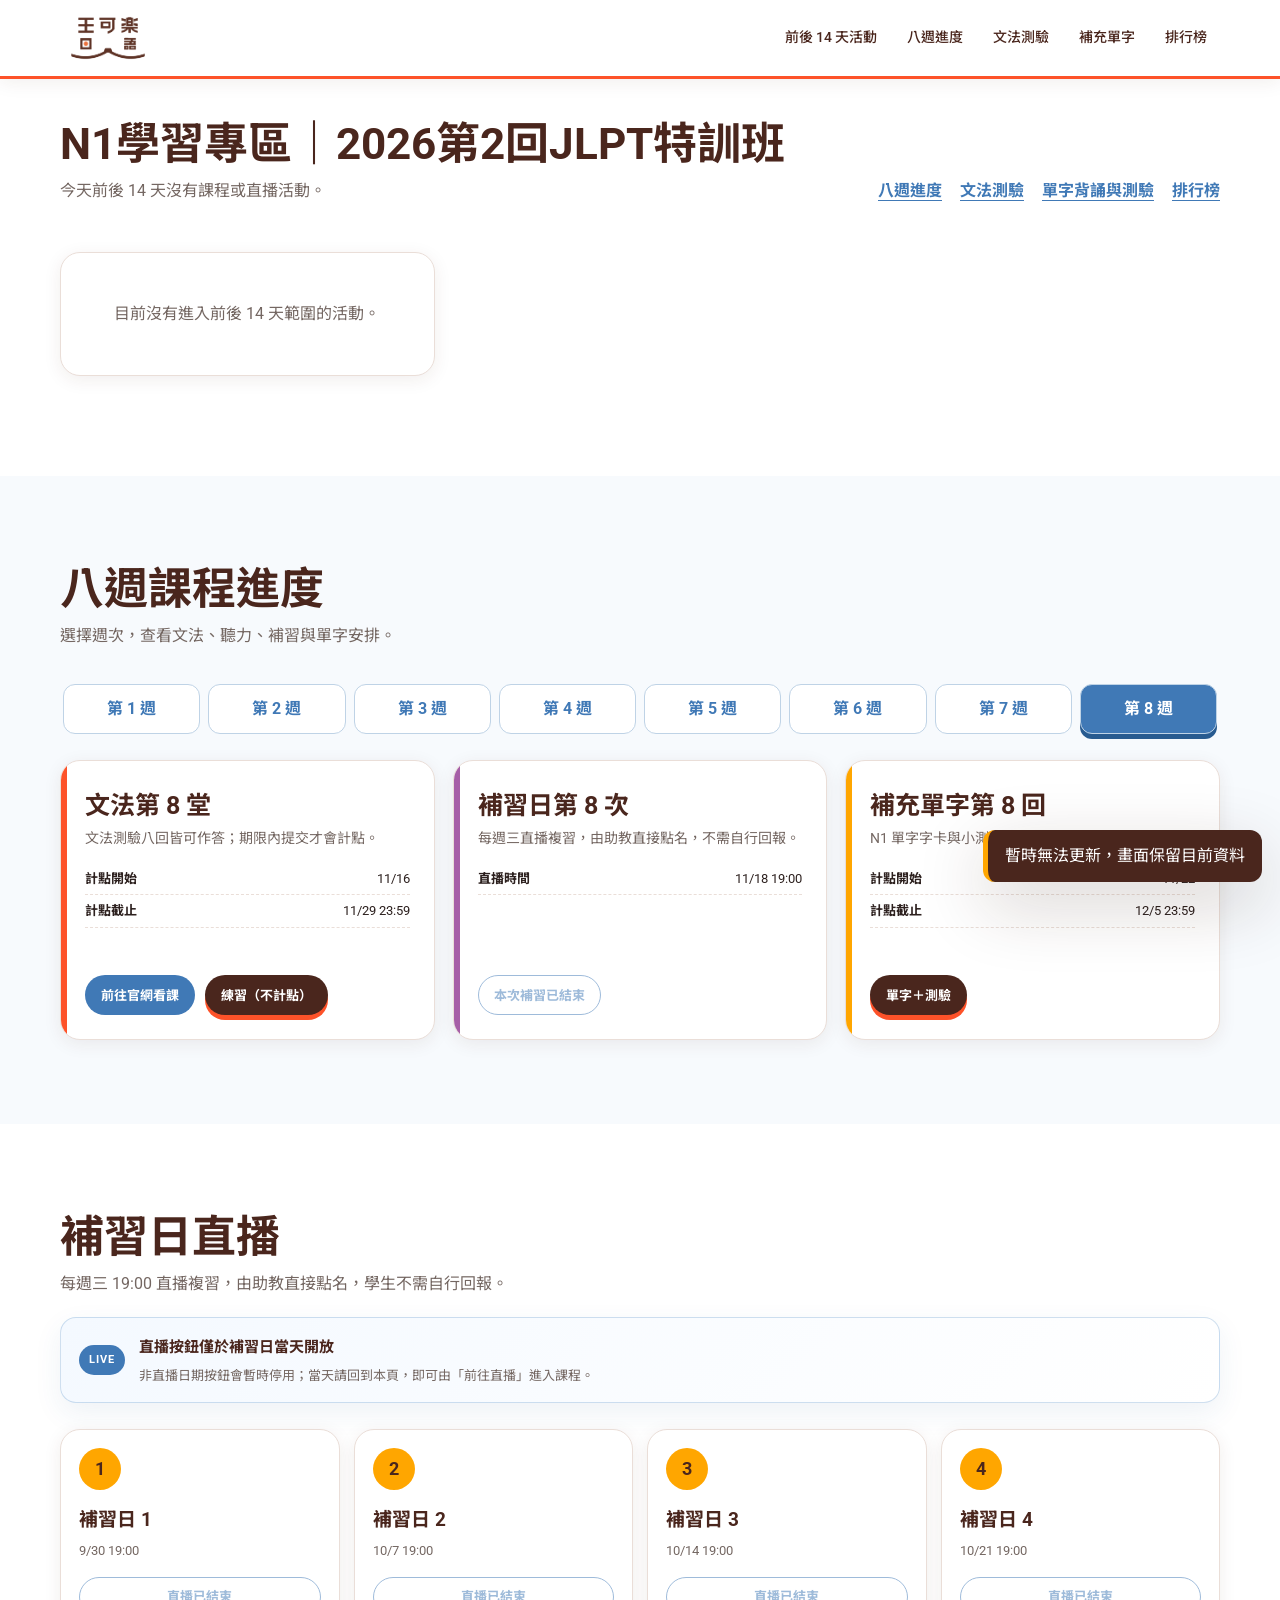
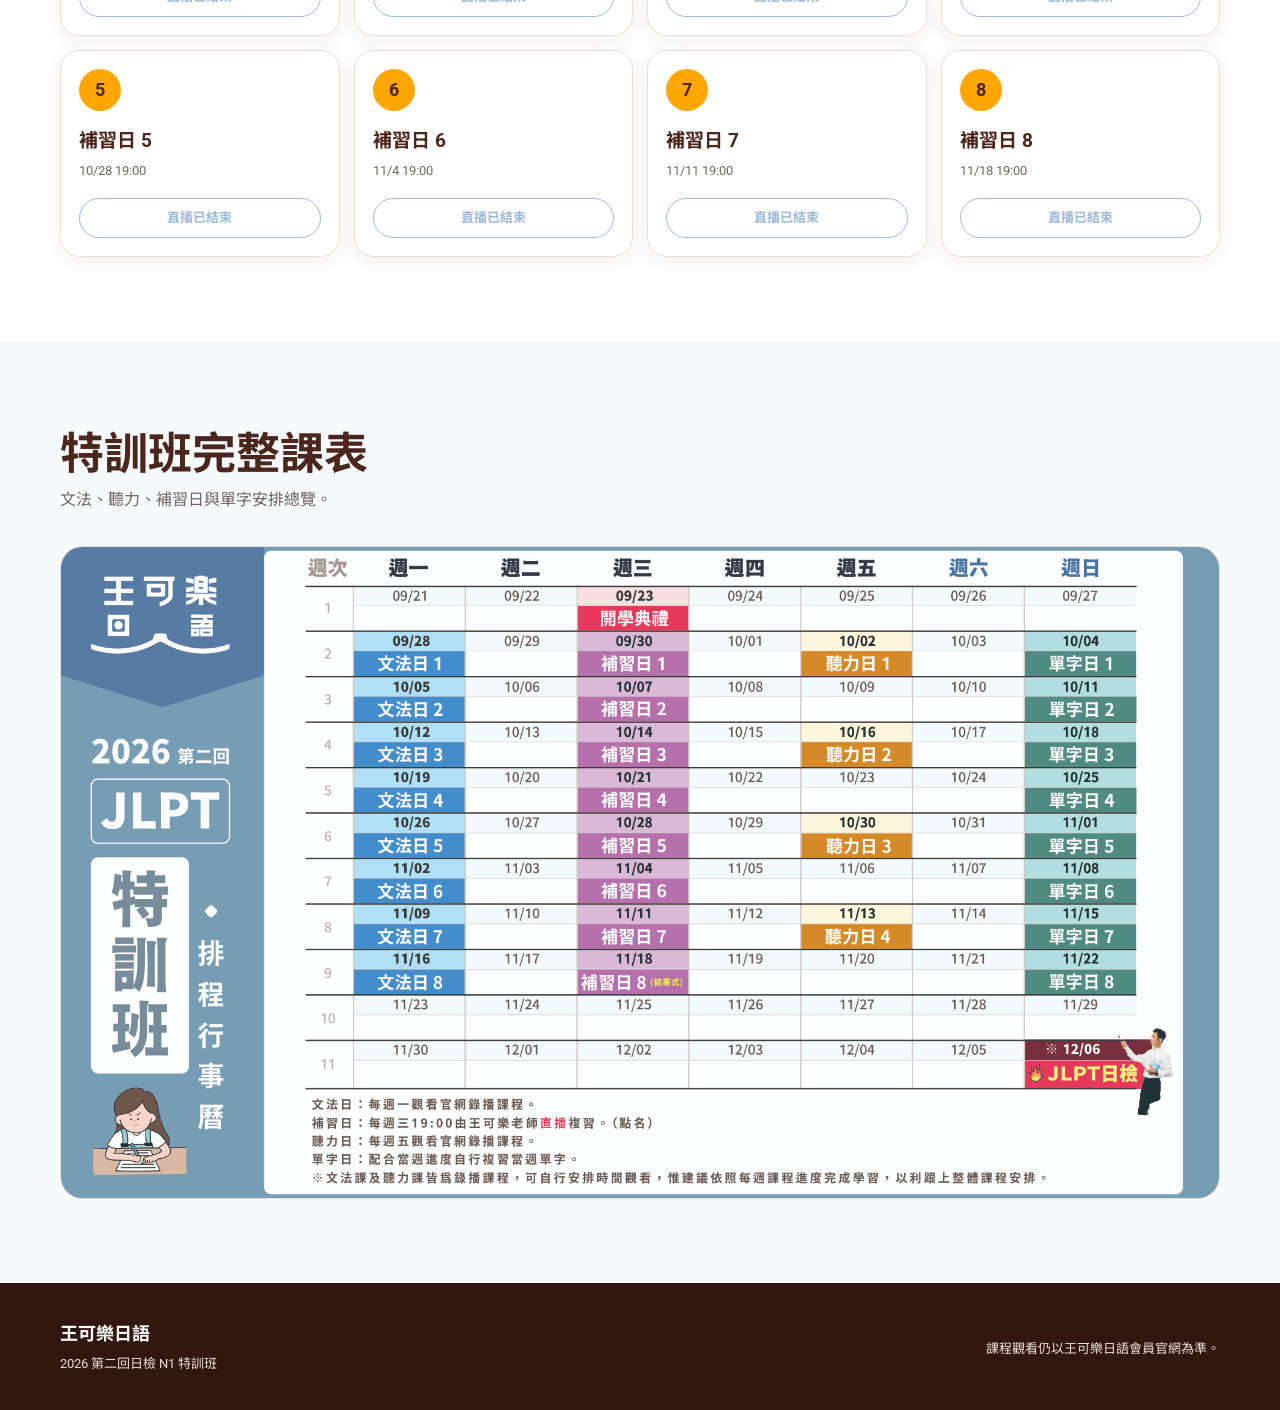
==== commit 5c9956a7: "Remove course calendar caption" ====
--- a/n1/index.html
+++ b/n1/index.html
@@ -100,7 +100,6 @@
           </div>
           <figure class="course-calendar-card">
             <img src="assets/course-calendar.jpg" alt="2026 第二回 JLPT 特訓班完整課表" loading="lazy">
-            <figcaption>可放大查看各週課程日期；實際直播與計點狀態仍以本頁顯示為準。</figcaption>
           </figure>
         </div>
       </section>
--- a/n1/css/style.css
+++ b/n1/css/style.css
@@ -1255,6 +1255,7 @@
   padding: 20px;
   border: 1px solid var(--line);
   border-radius: var(--radius-md);
+  transition: border-color 160ms ease, box-shadow 160ms ease;
 }
 
 .quiz-question legend {
@@ -1289,6 +1290,58 @@
   height: 18px;
   margin-top: 3px;
   accent-color: var(--brand-blue);
+}
+
+.quiz-question.is-correct {
+  background: var(--success-soft);
+  border-color: var(--success);
+}
+
+.quiz-question.is-wrong {
+  background: var(--danger-soft);
+  border-color: var(--danger);
+}
+
+.quiz-option.is-answer-correct {
+  color: #185f37;
+  background: #e7f7ed;
+  border-color: var(--success);
+  box-shadow: 0 0 0 2px rgba(35, 139, 82, 0.16);
+}
+
+.quiz-option.is-answer-correct input {
+  accent-color: var(--success);
+}
+
+.quiz-option.is-answer-wrong {
+  color: #8c1f1f;
+  background: #fff0f0;
+  border-color: var(--danger);
+  box-shadow: 0 0 0 2px rgba(184, 50, 50, 0.14);
+}
+
+.quiz-option.is-answer-wrong input {
+  accent-color: var(--danger);
+}
+
+.quiz-question-feedback {
+  display: grid;
+  gap: 4px;
+  margin-top: 14px;
+  padding: 12px 14px;
+  border-radius: 10px;
+  font-size: 14px;
+  line-height: 1.6;
+}
+
+.quiz-question-feedback.is-correct {
+  color: #185f37;
+  background: #e7f7ed;
+}
+
+.quiz-question-feedback.is-wrong {
+  color: #8c1f1f;
+  background: #fff0f0;
 }
 
 .quiz-result {
@@ -1442,6 +1495,27 @@
   font-weight: 700;
 }
 
+.grammar-flow {
+  display: grid;
+  gap: 18px;
+  padding: 24px;
+  background: #fffdf9;
+}
+
+.grammar-flow-group {
+  display: grid;
+  gap: 18px;
+  padding: 18px;
+  background: var(--brand-white);
+  border: 1px solid var(--line);
+  border-radius: 18px;
+}
+
+.grammar-flow-group .grammar-passage,
+.grammar-flow-group .grammar-question {
+  border-radius: 12px;
+}
+
 .grammar-reading {
   display: grid;
   gap: 14px;
@@ -1474,6 +1548,26 @@
   line-height: 2;
 }
 
+.passage-question-number {
+  display: inline-flex;
+  align-items: center;
+  justify-content: center;
+  min-width: 2em;
+  min-height: 1.75em;
+  margin: 0 0.14em;
+  padding: 0.05em 0.32em;
+  color: var(--brand-white);
+  background: var(--brand-orange);
+  border: 2px solid #d94320;
+  border-radius: 5px;
+  box-shadow: 0 2px 0 rgba(119, 46, 25, 0.16);
+  font-family: Roboto, sans-serif;
+  font-weight: 800;
+  line-height: 1.2;
+  vertical-align: 0.06em;
+  white-space: nowrap;
+}
+
 .grammar-table-wrap {
   overflow-x: auto;
   background: var(--brand-white);
@@ -1504,6 +1598,52 @@
   border-right: 0;
 }
 
+.grammar-reference-sheet {
+  display: grid;
+  gap: 16px;
+  padding: 20px;
+  color: #231b19;
+  background: var(--brand-white);
+  border: 1px solid var(--line);
+  border-radius: 14px;
+}
+
+.grammar-reference-table-wrap {
+  overflow-x: auto;
+}
+
+.grammar-reference-table {
+  width: 100%;
+  min-width: 720px;
+  border-collapse: collapse;
+  table-layout: auto;
+  font-size: 15px;
+  line-height: 1.65;
+}
+
+.grammar-reference-table td {
+  min-width: 72px;
+  padding: 9px 11px;
+  border: 1px solid #7e716b;
+}
+
+.grammar-reference-table td.is-center { text-align: center; }
+.grammar-reference-table td.is-right { text-align: right; }
+.grammar-reference-table td.is-justify { text-align: justify; }
+.grammar-reference-table td.is-v-center { vertical-align: middle; }
+.grammar-reference-table td.is-v-bottom { vertical-align: bottom; }
+.grammar-reference-table td.is-bold { font-weight: 700; }
+.grammar-reference-table td.is-header {
+  color: var(--brand-brown);
+  background: var(--orange-soft);
+  font-weight: 700;
+}
+
+.grammar-reference-note {
+  white-space: normal;
+  line-height: 1.85;
+}
+
 .grammar-question-list {
   display: grid;
   gap: 18px;
@@ -1525,6 +1665,32 @@
   font-size: 17px;
   font-weight: 700;
   line-height: 1.7;
+}
+
+.sentence-ordering-slots {
+  display: inline-flex;
+  max-width: 100%;
+  gap: 8px;
+  margin: 0 8px;
+  vertical-align: middle;
+  white-space: nowrap;
+}
+
+.ordering-slot {
+  display: inline-flex;
+  align-items: flex-end;
+  justify-content: center;
+  min-width: 64px;
+  height: 1.45em;
+  color: var(--brand-brown);
+  border-bottom: 2px solid currentColor;
+  line-height: 1;
+}
+
+.ordering-star {
+  font-size: 1.08em;
+  line-height: 1;
+  transform: translateY(-2px);
 }
 
 .grammar-question-number {
@@ -1593,8 +1759,57 @@
 }
 
 .grammar-question.is-wrong {
-  border-color: var(--brand-orange);
-  background: var(--orange-soft);
+  border-color: var(--danger);
+  background: var(--danger-soft);
+}
+
+.grammar-question.is-correct {
+  border-color: var(--success);
+  background: var(--success-soft);
+}
+
+.grammar-option.is-answer-correct > span,
+.grammar-option.is-answer-correct input:checked + span {
+  color: #185f37;
+  background: #e7f7ed;
+  border-color: var(--success);
+  box-shadow: 0 0 0 2px rgba(35, 139, 82, 0.16);
+}
+
+.grammar-option.is-answer-correct b {
+  color: var(--success);
+}
+
+.grammar-option.is-answer-wrong > span,
+.grammar-option.is-answer-wrong input:checked + span {
+  color: #8c1f1f;
+  background: #fff0f0;
+  border-color: var(--danger);
+  box-shadow: 0 0 0 2px rgba(184, 50, 50, 0.14);
+}
+
+.grammar-option.is-answer-wrong b {
+  color: var(--danger);
+}
+
+.grammar-question-feedback {
+  display: grid;
+  gap: 4px;
+  margin-top: 14px;
+  padding: 12px 14px;
+  border-radius: 10px;
+  font-size: 14px;
+  line-height: 1.6;
+}
+
+.grammar-question-feedback.is-correct {
+  color: #185f37;
+  background: #e7f7ed;
+}
+
+.grammar-question-feedback.is-wrong {
+  color: #8c1f1f;
+  background: #fff0f0;
 }
 
 .grammar-submit-panel {
@@ -1660,6 +1875,22 @@
 
 .result-note {
   color: var(--muted);
+}
+
+.grammar-course-cta {
+  display: grid;
+  justify-items: center;
+  gap: 8px;
+  margin-top: 20px;
+  padding: 20px;
+  color: var(--brand-brown);
+  background: var(--brand-white);
+  border: 1px solid #edc6b8;
+  border-radius: 14px;
+}
+
+.grammar-course-cta strong {
+  font-size: 20px;
 }
 
 .grammar-result-actions {
@@ -2068,8 +2299,13 @@
   }
 
   .grammar-reading,
+  .grammar-flow,
   .grammar-question-list {
     padding: 16px;
+  }
+
+  .grammar-flow-group {
+    padding: 12px;
   }
 
   .grammar-question {
@@ -2104,6 +2340,17 @@
   .grammar-result {
     padding: 20px 16px;
     border-radius: 18px;
+  }
+}
+
+@media (max-width: 760px) {
+  .sentence-ordering-slots {
+    gap: 5px;
+    margin: 6px 4px;
+  }
+
+  .ordering-slot {
+    min-width: 46px;
   }
 }
 
